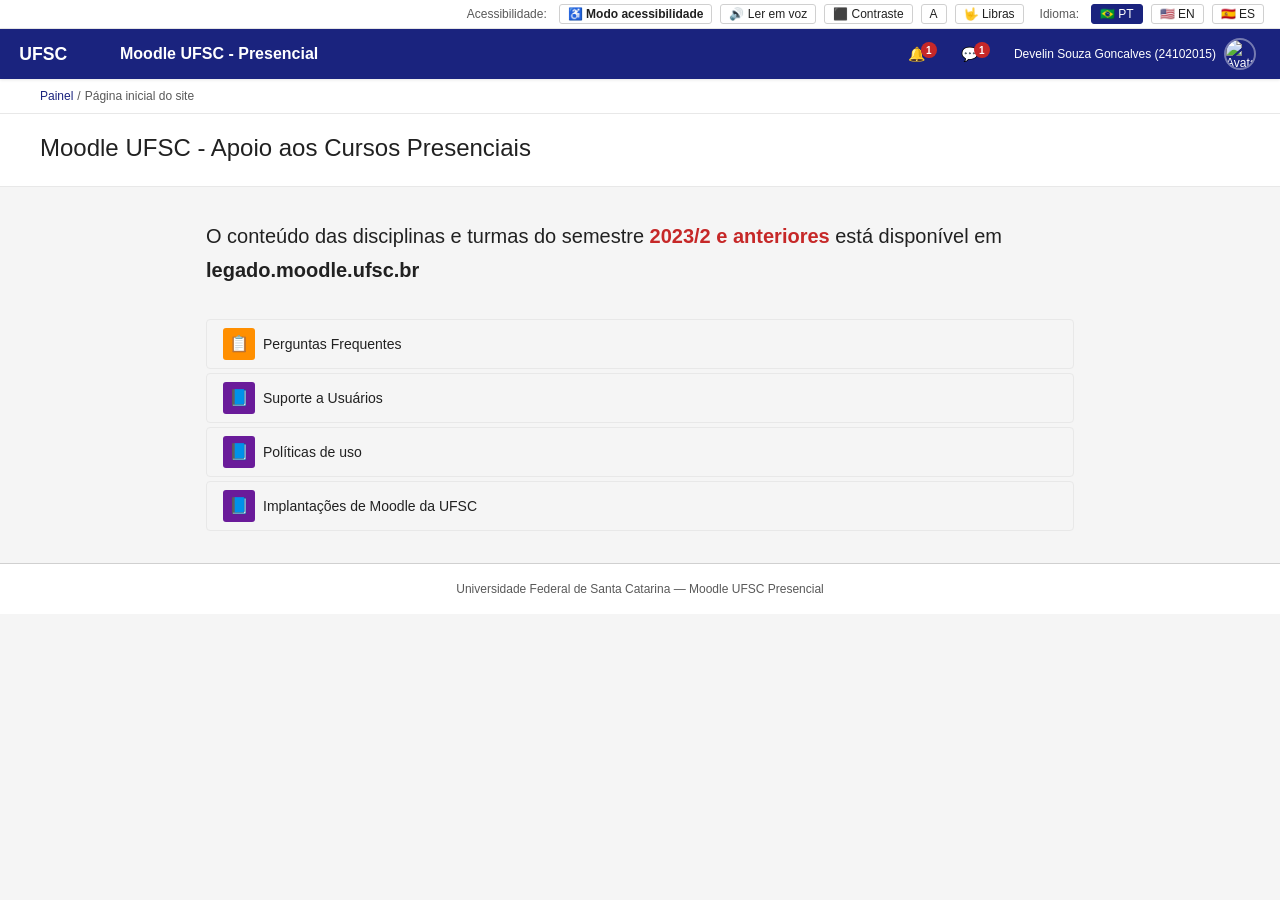
==== index.html @ 87f1b854 "Initial Commit" ====
<!DOCTYPE html>
<html lang="pt-BR" data-i18n-title="page.title.index">
<head>
  <meta charset="UTF-8">
  <meta name="viewport" content="width=device-width, initial-scale=1.0">
  <title>Moodle UFSC - Presencial</title>
  <link rel="stylesheet" href="css/base.css">
  <link rel="stylesheet" href="css/layout.css">
  <link rel="stylesheet" href="css/components.css">
</head>
<body>

  <a class="skip-link" href="#main-content" data-i18n="skip.link">Ir para o conteúdo principal</a>

  <!-- Barra de acessibilidade -->
  <div class="a11y-bar" role="toolbar" data-i18n-aria="a11y.toolbar" aria-label="Opções de acessibilidade">
    <span class="a11y-bar__label" data-i18n="a11y.label">Acessibilidade:</span>
    <button class="a11y-btn" id="btn-contrast" title="Alternar alto contraste">⬛ <span data-i18n="a11y.contrast">Contraste</span></button>
    <button class="a11y-btn" id="btn-font-size" title="Aumentar tamanho da fonte">A</button>
    <button class="a11y-btn" id="btn-libras" title="Ativar intérprete de Libras">🤟 <span data-i18n="a11y.libras">Libras</span></button>
    <span class="a11y-bar__label" style="margin-left:var(--space-sm);" data-i18n="a11y.language">Idioma:</span>
    <button class="a11y-btn lang-option" data-lang="pt-BR" aria-pressed="true"  title="Português (Brasil)">🇧🇷 PT</button>
    <button class="a11y-btn lang-option" data-lang="en-US" aria-pressed="false" title="English (US)">🇺🇸 EN</button>
    <button class="a11y-btn lang-option" data-lang="es"    aria-pressed="false" title="Español">🇪🇸 ES</button>
  </div>

  <!-- Topbar -->
  <header class="topbar" role="banner">
    <a class="topbar__logo-wrap" href="index.html" aria-label="Moodle UFSC">
      <svg class="topbar__logo-img" viewBox="0 0 120 40" fill="none" xmlns="http://www.w3.org/2000/svg" aria-hidden="true">
        <rect width="120" height="40" fill="none"/>
        <text x="4" y="28" font-family="Arial" font-size="22" font-weight="bold" fill="white">UFSC</text>
      </svg>
      <span class="topbar__site-name" data-i18n="site.name">Moodle UFSC - Presencial</span>
    </a>
    <div class="topbar__spacer"></div>
    <nav class="topbar__actions" data-i18n-aria="nav.user.actions" aria-label="Ações do usuário">
      <button class="topbar__icon-btn" id="btn-notifications" data-i18n-aria="nav.notifications" aria-label="Notificações (1 nova)">
        🔔<span class="topbar__badge" aria-hidden="true">1</span>
      </button>
      <button class="topbar__icon-btn" id="btn-messages" data-i18n-aria="nav.messages" aria-label="Mensagens (1 nova)">
        💬<span class="topbar__badge" aria-hidden="true">1</span>
      </button>
      <button class="topbar__user" id="btn-profile" data-i18n-aria="nav.profile" aria-label="Perfil de Develin Souza Goncalves">
        <span>Develin Souza Goncalves (24102015)</span>
        <img class="topbar__avatar" src="https://ui-avatars.com/api/?name=Develin+Souza&background=3949ab&color=fff&size=64" alt="Avatar de Develin">
      </button>
    </nav>
  </header>

  <!-- Breadcrumb -->
  <nav class="breadcrumb-bar" data-i18n-aria="nav.breadcrumb" aria-label="Localização na página">
    <ol class="breadcrumb">
      <li><a href="dashboard.html" data-i18n="nav.panel">Painel</a></li>
      <li class="breadcrumb__sep" aria-hidden="true">/</li>
      <li aria-current="page" data-i18n="nav.home">Página inicial do site</li>
    </ol>
  </nav>

  <!-- Cabeçalho da página -->
  <div class="page-header" role="region" aria-label="Título da página">
    <div class="page-header__inner">
      <h1 class="page-header__title" data-i18n="index.title">Moodle UFSC - Apoio aos Cursos Presenciais</h1>
    </div>
  </div>

  <!-- Conteúdo principal -->
  <main id="main-content" class="page-layout--full" style="max-width:900px;">

    <div style="font-size: var(--font-size-lg); line-height: 1.7; margin-bottom: var(--space-xl);">
      <p>
        <span data-i18n="index.legacy">O conteúdo das disciplinas e turmas do semestre</span>
        <strong style="color: var(--color-accent);" data-i18n="index.legacy.highlight">2023/2 e anteriores</strong>
        <span data-i18n="index.legacy.suffix">está disponível em</span>
        <strong>legado.moodle.ufsc.br</strong>
      </p>
    </div>

    <div role="region" aria-label="Links institucionais">
      <ul style="display:flex; flex-direction:column; gap: var(--space-xs);">
        <li>
          <span class="activity-item is-static" style="border:1px solid var(--color-border-light); border-radius: var(--radius-md);">
            <span class="activity-item__icon activity-item__icon--forum" aria-hidden="true">📋</span>
            <span class="activity-item__name" data-i18n="index.faq">Perguntas Frequentes</span>
          </span>
        </li>
        <li>
          <span class="activity-item is-static" style="border:1px solid var(--color-border-light); border-radius: var(--radius-md);">
            <span class="activity-item__icon activity-item__icon--page" aria-hidden="true">📘</span>
            <span class="activity-item__name" data-i18n="index.support">Suporte a Usuários</span>
          </span>
        </li>
        <li>
          <span class="activity-item is-static" style="border:1px solid var(--color-border-light); border-radius: var(--radius-md);">
            <span class="activity-item__icon activity-item__icon--page" aria-hidden="true">📘</span>
            <span class="activity-item__name" data-i18n="index.policies">Políticas de uso</span>
          </span>
        </li>
        <li>
          <span class="activity-item is-static" style="border:1px solid var(--color-border-light); border-radius: var(--radius-md);">
            <span class="activity-item__icon activity-item__icon--page" aria-hidden="true">📘</span>
            <span class="activity-item__name" data-i18n="index.deploy">Implantações de Moodle da UFSC</span>
          </span>
        </li>
      </ul>
    </div>

  </main>

  <footer class="site-footer" role="contentinfo">
    <p data-i18n="site.footer">Universidade Federal de Santa Catarina &mdash; Moodle UFSC Presencial</p>
  </footer>

  <div id="toast" class="toast" role="status" aria-live="polite"></div>

  <script src="js/i18n.js"></script>
  <script src="js/accessibility.js"></script>
  <script src="js/nav.js"></script>
</body>
</html>
---- css/base.css ----
/* =============================================
   BASE.CSS — Variáveis, reset e tipografia
   Estruturado para facilitar temas alternativos:
   alto contraste, dark mode, ajuste de fonte.
   ============================================= */

/* --- Tokens de design (tema padrão UFSC) --- */
:root {
  /* Cores institucionais */
  --color-primary:       #1a237e; /* azul escuro UFSC */
  --color-primary-hover: #283593;
  --color-primary-light: #e8eaf6;
  --color-accent:        #c62828; /* vermelho para destaques/alertas */
  --color-accent-light:  #ffebee;

  /* Superfícies */
  --color-bg:            #f5f5f5;
  --color-surface:       #ffffff;
  --color-surface-alt:   #f9f9f9;
  --color-border:        #d0d0d0;
  --color-border-light:  #e8e8e8;

  /* Texto */
  --color-text:          #212121;
  --color-text-secondary:#555555;
  --color-text-muted:    #595959;
  --color-text-on-primary: #ffffff;
  --color-link:          #1a237e;
  --color-link-hover:    #c62828;

  /* Sidebar */
  --color-sidebar-bg:    #ffffff;
  --color-sidebar-text:  #212121;
  --color-sidebar-hover: #e8eaf6;
  --color-sidebar-active:#1a237e;

  /* Navegação */
  --color-nav-bg:        #1a237e;
  --color-nav-text:      #ffffff;

  /* Tipografia */
  --font-family:         -apple-system, BlinkMacSystemFont, 'Segoe UI', Roboto, Arial, sans-serif;
  --font-size-base:      14px;
  --font-size-sm:        12px;
  --font-size-md:        16px;
  --font-size-lg:        20px;
  --font-size-xl:        24px;
  --font-size-xxl:       30px;
  --line-height:         1.5;

  /* Espaçamento */
  --space-xs:  4px;
  --space-sm:  8px;
  --space-md:  16px;
  --space-lg:  24px;
  --space-xl:  32px;
  --space-xxl: 48px;

  /* Bordas e sombras */
  --radius-sm: 3px;
  --radius-md: 4px;
  --radius-lg: 8px;
  --shadow-sm: 0 1px 3px rgba(0,0,0,0.1);
  --shadow-md: 0 2px 8px rgba(0,0,0,0.12);

  /* Transições */
  --transition: 0.15s ease;

  /* Largura máxima do conteúdo */
  --max-width: 1200px;

  /* Largura da sidebar */
  --sidebar-width: 240px;
}

/* --- Tema: Alto Contraste --- */
[data-theme="high-contrast"] {
  --color-primary:        #000000;
  --color-primary-hover:  #222222;
  --color-primary-light:  #ffff00;
  --color-accent:         #ff0000;
  --color-bg:             #ffffff;
  --color-surface:        #ffffff;
  --color-border:         #000000;
  --color-text:           #000000;
  --color-text-secondary: #000000;
  --color-text-muted:     #333333;
  --color-link:           #0000cc;
  --color-link-hover:     #cc0000;
  --color-nav-bg:         #000000;
  --color-nav-text:       #ffff00;
  --color-sidebar-bg:     #ffffff;
  --color-sidebar-hover:  #ffff00;
  --color-sidebar-active: #000000;
}

/* --- Tamanho de fonte: acessibilidade --- */
[data-font-size="large"] {
  --font-size-base: 18px;
  --font-size-sm:   15px;
  --font-size-md:   20px;
  --font-size-lg:   24px;
  --font-size-xl:   28px;
}

[data-font-size="xlarge"] {
  --font-size-base: 22px;
  --font-size-sm:   18px;
  --font-size-md:   24px;
  --font-size-lg:   30px;
  --font-size-xl:   36px;
}

/* --- Modo acessibilidade: alvos maiores e links mais evidentes --- */
[data-a11y-mode="on"] .btn {
  padding: var(--space-md) var(--space-lg);
  font-size: var(--font-size-md);
}
[data-a11y-mode="on"] .a11y-btn,
[data-a11y-mode="on"] .topbar__icon-btn,
[data-a11y-mode="on"] .topbar__user {
  padding: var(--space-sm) var(--space-md);
}
[data-a11y-mode="on"] .sidebar__nav-item,
[data-a11y-mode="on"] .sidebar__tree-toggle,
[data-a11y-mode="on"] .activity-item {
  padding: var(--space-md);
}
[data-a11y-mode="on"] a:not(.btn):not(.topbar__logo-wrap):not(.topbar__user) {
  text-decoration: underline;
}
[data-a11y-mode="on"] :focus-visible {
  outline-width: 4px;
}

/* --- Destaque do trecho lido em voz alta --- */
.a11y-reading {
  outline: 3px solid var(--color-primary) !important;
  outline-offset: 2px;
  background: var(--color-primary-light) !important;
  border-radius: var(--radius-sm);
}

/* --- Botão "Modo acessibilidade" em destaque --- */
.a11y-btn--mode {
  font-weight: 700;
}

/* --- Reset moderno --- */
*, *::before, *::after {
  box-sizing: border-box;
  margin: 0;
  padding: 0;
}

html {
  font-size: var(--font-size-base);
  scroll-behavior: smooth;
}

body {
  font-family: var(--font-family);
  font-size: var(--font-size-base);
  line-height: var(--line-height);
  color: var(--color-text);
  background-color: var(--color-bg);
  min-height: 100vh;
}

a {
  color: var(--color-link);
  text-decoration: none;
}

a:hover {
  color: var(--color-link-hover);
  text-decoration: underline;
}

/* Foco visível para navegação por teclado */
:focus-visible {
  outline: 3px solid var(--color-accent);
  outline-offset: 2px;
}

ul, ol {
  list-style: none;
}

img {
  max-width: 100%;
  display: block;
}

button {
  font-family: var(--font-family);
  cursor: pointer;
}

/* Skip link para acessibilidade */
.skip-link {
  position: absolute;
  top: -100%;
  left: var(--space-md);
  background: var(--color-accent);
  color: #fff;
  padding: var(--space-sm) var(--space-md);
  border-radius: var(--radius-md);
  font-weight: 600;
  z-index: 9999;
  transition: top var(--transition);
}

.skip-link:focus {
  top: var(--space-md);
}
---- css/layout.css ----
/* =============================================
   LAYOUT.CSS — Estrutura de página
   Topbar, sidebar, main content, footer
   ============================================= */

/* --- Topbar --- */
.topbar {
  position: sticky;
  top: 0;
  z-index: 100;
  background-color: var(--color-nav-bg);
  color: var(--color-nav-text);
  height: 50px;
  display: flex;
  align-items: center;
  padding: 0 var(--space-md);
  box-shadow: var(--shadow-sm);
}

.topbar__logo-wrap {
  display: flex;
  align-items: center;
  gap: var(--space-sm);
  text-decoration: none;
  color: var(--color-nav-text);
  flex-shrink: 0;
}

.topbar__logo-wrap:hover {
  text-decoration: none;
  color: var(--color-nav-text);
}

.topbar__logo-img {
  height: 32px;
  width: auto;
}

.topbar__site-name {
  font-size: var(--font-size-md);
  font-weight: 600;
  white-space: nowrap;
}

.topbar__spacer {
  flex: 1;
}

.topbar__actions {
  display: flex;
  align-items: center;
  gap: var(--space-md);
}

.topbar__icon-btn {
  background: none;
  border: none;
  color: var(--color-nav-text);
  display: flex;
  align-items: center;
  gap: var(--space-xs);
  font-size: var(--font-size-base);
  padding: var(--space-xs) var(--space-sm);
  border-radius: var(--radius-md);
  position: relative;
  transition: background var(--transition);
}

.topbar__icon-btn:hover {
  background: rgba(255,255,255,0.15);
}

.topbar__badge {
  position: absolute;
  top: 0;
  right: 0;
  background: var(--color-accent);
  color: #fff;
  font-size: 10px;
  width: 16px;
  height: 16px;
  border-radius: 50%;
  display: flex;
  align-items: center;
  justify-content: center;
  font-weight: 700;
}

.topbar__user {
  display: flex;
  align-items: center;
  gap: var(--space-sm);
  cursor: pointer;
  padding: var(--space-xs) var(--space-sm);
  border-radius: var(--radius-md);
  transition: background var(--transition);
  border: none;
  background: none;
  color: var(--color-nav-text);
  font-size: var(--font-size-sm);
}

.topbar__user:hover {
  background: rgba(255,255,255,0.15);
}

.topbar__avatar {
  width: 32px;
  height: 32px;
  border-radius: 50%;
  object-fit: cover;
  border: 2px solid rgba(255,255,255,0.4);
}

/* --- Breadcrumb --- */
.breadcrumb-bar {
  background: var(--color-surface);
  border-bottom: 1px solid var(--color-border-light);
  padding: var(--space-sm) var(--space-md);
  font-size: var(--font-size-sm);
  color: var(--color-text-muted);
}

.breadcrumb {
  display: flex;
  flex-wrap: wrap;
  gap: var(--space-xs);
  align-items: center;
  max-width: var(--max-width);
  margin: 0 auto;
}

.breadcrumb a {
  color: var(--color-link);
}

.breadcrumb__sep {
  color: var(--color-text-muted);
}

/* --- Layout principal com sidebar --- */
.page-layout {
  display: flex;
  max-width: var(--max-width);
  margin: 0 auto;
  min-height: calc(100vh - 50px);
}

/* Página sem sidebar (index) */
.page-layout--full {
  display: block;
  max-width: var(--max-width);
  margin: 0 auto;
  padding: var(--space-xl) var(--space-md);
}

/* --- Sidebar --- */
.sidebar {
  width: var(--sidebar-width);
  flex-shrink: 0;
  background: var(--color-sidebar-bg);
  border-right: 1px solid var(--color-border-light);
  padding: var(--space-md) 0;
  min-height: calc(100vh - 50px);
}

.sidebar__section-title {
  font-size: var(--font-size-sm);
  font-weight: 700;
  text-transform: uppercase;
  letter-spacing: 0.5px;
  color: var(--color-text-muted);
  padding: var(--space-sm) var(--space-md);
  margin-top: var(--space-sm);
}

.sidebar__nav {
  width: 100%;
}

.sidebar__nav-item {
  display: block;
  padding: var(--space-sm) var(--space-md);
  color: var(--color-sidebar-text);
  font-size: var(--font-size-sm);
  transition: background var(--transition);
  border-left: 3px solid transparent;
  text-decoration: none;
  line-height: 1.4;
}

.sidebar__nav-item:hover {
  background: var(--color-sidebar-hover);
  text-decoration: none;
  color: var(--color-sidebar-text);
}

.sidebar__nav-item--active {
  background: var(--color-primary-light);
  border-left-color: var(--color-primary);
  font-weight: 600;
  color: var(--color-primary);
}

.sidebar__nav-item--active:hover {
  color: var(--color-primary);
}

.sidebar__tree-toggle {
  background: none;
  border: none;
  width: 100%;
  text-align: left;
  padding: var(--space-sm) var(--space-md);
  color: var(--color-sidebar-text);
  font-size: var(--font-size-sm);
  cursor: pointer;
  display: flex;
  align-items: center;
  justify-content: space-between;
  transition: background var(--transition);
  font-family: var(--font-family);
}

.sidebar__tree-toggle:hover {
  background: var(--color-sidebar-hover);
}

.sidebar__tree-toggle .arrow {
  transition: transform var(--transition);
  font-size: 10px;
}

.sidebar__tree-toggle.open .arrow {
  transform: rotate(90deg);
}

.sidebar__subtree {
  display: none;
  padding-left: var(--space-md);
}

.sidebar__subtree.open {
  display: block;
}

.sidebar__subtree .sidebar__nav-item {
  font-size: var(--font-size-sm);
  padding: var(--space-xs) var(--space-md);
  color: var(--color-text-secondary);
}

/* --- Conteúdo principal --- */
.main-content {
  flex: 1;
  padding: var(--space-lg);
  background: var(--color-bg);
  min-width: 0; /* evita overflow */
}

/* --- Cabeçalho de página --- */
.page-header {
  background: var(--color-surface);
  border-bottom: 1px solid var(--color-border-light);
  padding: var(--space-md) var(--space-lg);
}

.page-header__inner {
  max-width: var(--max-width);
  margin: 0 auto;
}

.page-header__title {
  font-size: var(--font-size-xl);
  font-weight: 400;
  color: var(--color-text);
  margin-bottom: var(--space-xs);
}

/* --- Corpo da página (sidebar + conteúdo) --- */
.page-body {
  display: flex;
  max-width: var(--max-width);
  margin: 0 auto;
  min-height: calc(100vh - 90px);
}

.dashboard-main {
  flex: 1;
  display: flex;
  gap: 0;
  min-width: 0;
}

/* --- Botão de menu (visível só no mobile) --- */
.sidebar-toggle {
  display: none;
  align-items: center;
  gap: var(--space-sm);
  width: 100%;
  padding: var(--space-sm) var(--space-md);
  background: var(--color-surface);
  border: none;
  border-bottom: 1px solid var(--color-border-light);
  font-size: var(--font-size-base);
  font-weight: 600;
  color: var(--color-primary);
  font-family: var(--font-family);
}

/* --- Rodapé --- */
.site-footer {
  background: var(--color-surface);
  border-top: 1px solid var(--color-border);
  padding: var(--space-md);
  text-align: center;
  font-size: var(--font-size-sm);
  color: var(--color-text-muted);
  margin-top: auto;
}

/* =============================================
   RESPONSIVIDADE — tablets e celulares
   ============================================= */

/* Tablet: reduz a sidebar para liberar espaço de conteúdo */
@media (max-width: 992px) {
  :root { --sidebar-width: 200px; }
  .dashboard-main .aside-panel { width: 180px; }
}

/* Mobile: empilha o layout e usa sidebar colapsável */
@media (max-width: 768px) {
  .page-body { flex-direction: column; }
  .dashboard-main { flex-direction: column; }

  .sidebar-toggle { display: flex; }

  .sidebar {
    display: none;
    width: 100%;
    min-height: auto;
    border-right: none;
    border-bottom: 1px solid var(--color-border-light);
  }
  .sidebar.is-open { display: block; }

  .dashboard-main .aside-panel { width: 100%; }

  .main-content { padding: var(--space-md); }
  .page-header { padding: var(--space-md); }

  /* Topbar: esconde textos longos, mantém ícones e avatar */
  .topbar__site-name { display: none; }
  .topbar__user span { display: none; }

  /* Barra de acessibilidade: permite quebra de linha */
  .a11y-bar {
    flex-wrap: wrap;
    justify-content: center;
  }

  /* Conteúdo largo (tabelas) rola horizontalmente sem quebrar o layout */
  .card__body { overflow-x: auto; }

  /* Visualizador de slides com menos respiro no mobile */
  #slide-viewer { padding: var(--space-md) !important; }
  #slide-content { padding: var(--space-lg) !important; }
}
---- css/components.css ----
/* =============================================
   COMPONENTS.CSS — Componentes reutilizáveis
   Cards, botões, listas de atividade, etc.
   ============================================= */

/* --- Card genérico --- */
.card {
  background: var(--color-surface);
  border: 1px solid var(--color-border-light);
  border-radius: var(--radius-md);
  margin-bottom: var(--space-md);
  overflow: hidden;
}

.card__header {
  padding: var(--space-sm) var(--space-md);
  background: var(--color-surface-alt);
  border-bottom: 1px solid var(--color-border-light);
  font-weight: 600;
  font-size: var(--font-size-base);
  display: flex;
  align-items: center;
  gap: var(--space-sm);
}

.card__body {
  padding: var(--space-md);
}

/* --- Seção de conteúdo da disciplina --- */
.course-intro {
  background: var(--color-surface);
  border: 1px solid var(--color-border-light);
  border-radius: var(--radius-md);
  padding: var(--space-lg);
  margin-bottom: var(--space-md);
  font-size: var(--font-size-base);
  line-height: 1.7;
}

/* --- Lista de atividades/recursos --- */
.activity-list {
  background: var(--color-surface);
  border: 1px solid var(--color-border-light);
  border-radius: var(--radius-md);
  overflow: hidden;
  margin-bottom: var(--space-md);
}

.activity-list__section-header {
  background: var(--color-primary-light);
  border-bottom: 1px solid var(--color-border-light);
  padding: var(--space-sm) var(--space-md);
  font-weight: 600;
  color: var(--color-primary);
  font-size: var(--font-size-base);
}

.activity-item {
  display: flex;
  align-items: center;
  gap: var(--space-sm);
  padding: var(--space-sm) var(--space-md);
  border-bottom: 1px solid var(--color-border-light);
  transition: background var(--transition);
  text-decoration: none;
  color: var(--color-text);
}

.activity-item:last-child {
  border-bottom: none;
}

.activity-item:hover {
  background: var(--color-surface-alt);
  text-decoration: none;
  color: var(--color-text);
}

.activity-item__icon {
  width: 32px;
  height: 32px;
  border-radius: var(--radius-sm);
  display: flex;
  align-items: center;
  justify-content: center;
  flex-shrink: 0;
  font-size: 16px;
}

.activity-item__icon--forum   { background: #ff8f00; color: #fff; }
.activity-item__icon--assign  { background: #1565c0; color: #fff; }
.activity-item__icon--url     { background: #2e7d32; color: #fff; }
.activity-item__icon--page    { background: #6a1b9a; color: #fff; }
.activity-item__icon--file    { background: #4e342e; color: #fff; }
.activity-item__icon--quiz    { background: #c62828; color: #fff; }

.activity-item__name {
  flex: 1;
  font-size: var(--font-size-base);
  color: var(--color-link);
}

.activity-item__name:hover {
  text-decoration: underline;
}

.activity-item__meta {
  font-size: var(--font-size-sm);
  color: var(--color-text-muted);
}

/* --- Badge de status --- */
.badge {
  display: inline-flex;
  align-items: center;
  padding: 2px 8px;
  border-radius: 12px;
  font-size: var(--font-size-sm);
  font-weight: 600;
  white-space: nowrap;
}

.badge--pending  { background: #fff3e0; color: #e65100; }
.badge--done     { background: #e8f5e9; color: #2e7d32; }
.badge--late     { background: #ffebee; color: #c62828; }
.badge--new      { background: #e3f2fd; color: #1565c0; }

/* --- Botões --- */
.btn {
  display: inline-flex;
  align-items: center;
  gap: var(--space-xs);
  padding: var(--space-sm) var(--space-md);
  border-radius: var(--radius-md);
  font-size: var(--font-size-base);
  font-weight: 500;
  border: 1px solid transparent;
  cursor: pointer;
  text-decoration: none;
  transition: background var(--transition), border-color var(--transition), color var(--transition);
  line-height: 1.4;
}

.btn:hover {
  text-decoration: none;
}

.btn--primary {
  background: var(--color-primary);
  color: var(--color-text-on-primary);
  border-color: var(--color-primary);
}

.btn--primary:hover {
  background: var(--color-primary-hover);
  border-color: var(--color-primary-hover);
  color: var(--color-text-on-primary);
}

.btn--secondary {
  background: var(--color-surface);
  color: var(--color-primary);
  border-color: var(--color-primary);
}

.btn--secondary:hover {
  background: var(--color-primary-light);
}

.btn--danger {
  background: var(--color-accent);
  color: #fff;
  border-color: var(--color-accent);
}

.btn--danger:hover {
  background: #b71c1c;
}

.btn--sm {
  padding: var(--space-xs) var(--space-sm);
  font-size: var(--font-size-sm);
}

.btn--lg {
  padding: var(--space-md) var(--space-xl);
  font-size: var(--font-size-md);
}

/* --- Dashboard: lista de disciplinas por período --- */
.period-section {
  margin-bottom: var(--space-lg);
}

.period-section__title {
  font-size: var(--font-size-md);
  font-weight: 700;
  color: var(--color-primary);
  margin-bottom: var(--space-sm);
  padding-bottom: var(--space-xs);
  border-bottom: 2px solid var(--color-primary-light);
}

.course-list-item {
  display: flex;
  align-items: center;
  gap: var(--space-sm);
  padding: var(--space-sm) var(--space-sm);
  border-radius: var(--radius-sm);
  transition: background var(--transition);
}

.course-list-item:hover {
  background: var(--color-surface-alt);
}

.course-list-item__icon {
  color: var(--color-text-muted);
  font-size: 14px;
  flex-shrink: 0;
}

.course-list-item__link {
  font-size: var(--font-size-base);
  color: var(--color-link);
}

/* --- Formulário de envio de atividade --- */
.form-group {
  margin-bottom: var(--space-md);
}

.form-group label {
  display: block;
  font-weight: 600;
  margin-bottom: var(--space-xs);
  font-size: var(--font-size-base);
  color: var(--color-text);
}

.form-group input[type="text"],
.form-group input[type="email"],
.form-group textarea,
.form-group select {
  width: 100%;
  padding: var(--space-sm) var(--space-md);
  border: 1px solid var(--color-border);
  border-radius: var(--radius-md);
  font-size: var(--font-size-base);
  font-family: var(--font-family);
  color: var(--color-text);
  background: var(--color-surface);
  transition: border-color var(--transition);
}

.form-group input:focus,
.form-group textarea:focus,
.form-group select:focus {
  outline: none;
  border-color: var(--color-primary);
  box-shadow: 0 0 0 3px var(--color-primary-light);
}

.form-group textarea {
  min-height: 120px;
  resize: vertical;
}

.form-hint {
  font-size: var(--font-size-sm);
  color: var(--color-text-muted);
  margin-top: var(--space-xs);
}

/* --- Erros de validação inline --- */
.field-error {
  display: flex;
  align-items: center;
  gap: var(--space-xs);
  margin-top: var(--space-xs);
  font-size: var(--font-size-sm);
  font-weight: 600;
  color: var(--color-accent);
}

.form-group input[aria-invalid="true"],
.form-group textarea[aria-invalid="true"] {
  border-color: var(--color-accent);
}

.form-group input[aria-invalid="true"]:focus,
.form-group textarea[aria-invalid="true"]:focus {
  border-color: var(--color-accent);
  box-shadow: 0 0 0 3px var(--color-accent-light);
}

.file-drop.is-invalid {
  border-color: var(--color-accent);
}

/* --- Upload de arquivo --- */
.file-drop {
  border: 2px dashed var(--color-border);
  border-radius: var(--radius-md);
  padding: var(--space-xl);
  text-align: center;
  color: var(--color-text-muted);
  cursor: pointer;
  transition: border-color var(--transition), background var(--transition);
  background: var(--color-surface-alt);
}

.file-drop:hover,
.file-drop.dragover {
  border-color: var(--color-primary);
  background: var(--color-primary-light);
}

.file-drop__icon {
  font-size: 32px;
  margin-bottom: var(--space-sm);
}

.file-drop__text {
  font-size: var(--font-size-base);
}

.file-drop__hint {
  font-size: var(--font-size-sm);
  margin-top: var(--space-xs);
}

.file-list {
  margin-top: var(--space-sm);
  border: 1px solid var(--color-border-light);
  border-radius: var(--radius-md);
  overflow: hidden;
}

.file-list-item {
  display: flex;
  align-items: center;
  gap: var(--space-sm);
  padding: var(--space-sm) var(--space-md);
  border-bottom: 1px solid var(--color-border-light);
  font-size: var(--font-size-sm);
}

.file-list-item:last-child {
  border-bottom: none;
}

.file-list-item__remove {
  margin-left: auto;
  background: none;
  border: none;
  color: var(--color-accent);
  cursor: pointer;
  font-size: var(--font-size-sm);
}

/* --- Alertas --- */
.alert {
  padding: var(--space-sm) var(--space-md);
  border-radius: var(--radius-md);
  border-left: 4px solid;
  margin-bottom: var(--space-md);
  font-size: var(--font-size-base);
}

.alert--info {
  background: #e3f2fd;
  border-color: #1565c0;
  color: #0d47a1;
}

.alert--warning {
  background: #fff8e1;
  border-color: #f57f17;
  color: #e65100;
}

.alert--success {
  background: #e8f5e9;
  border-color: #2e7d32;
  color: #1b5e20;
}

/* --- Painel lateral direito (dúvidas/links) --- */
.aside-panel {
  width: 220px;
  flex-shrink: 0;
  padding: var(--space-md) var(--space-md);
}

.aside-panel__title {
  font-size: var(--font-size-sm);
  font-weight: 700;
  color: var(--color-accent);
  text-transform: uppercase;
  letter-spacing: 0.5px;
  margin-bottom: var(--space-sm);
}

.aside-panel__list li {
  margin-bottom: var(--space-xs);
}

.aside-panel__list a {
  font-size: var(--font-size-sm);
  color: var(--color-link);
}

/* --- Barra de acessibilidade (hook para futuras features) --- */
.a11y-bar {
  background: var(--color-surface);
  border-bottom: 1px solid var(--color-border-light);
  padding: var(--space-xs) var(--space-md);
  display: flex;
  align-items: center;
  gap: var(--space-sm);
  justify-content: flex-end;
  font-size: var(--font-size-sm);
}

.a11y-bar__label {
  color: var(--color-text-muted);
  margin-right: var(--space-xs);
}

.a11y-btn {
  background: var(--color-surface);
  border: 1px solid var(--color-border);
  border-radius: var(--radius-sm);
  padding: 2px var(--space-sm);
  font-size: var(--font-size-sm);
  cursor: pointer;
  color: var(--color-text);
  transition: background var(--transition);
}

.a11y-btn:hover {
  background: var(--color-primary-light);
  border-color: var(--color-primary);
}

.a11y-btn.active {
  background: var(--color-primary);
  color: var(--color-text-on-primary);
  border-color: var(--color-primary);
}

/* --- Dropdowns da topbar (notificações, mensagens, perfil) --- */
.topbar__menu {
  position: relative;
  display: inline-flex;
  align-items: center;
}

.topbar__dropdown {
  position: absolute;
  top: calc(100% + 6px);
  right: 0;
  min-width: 260px;
  background: var(--color-surface);
  color: var(--color-text);
  border: 1px solid var(--color-border);
  border-radius: var(--radius-md);
  box-shadow: var(--shadow-md);
  z-index: 250;
  display: none;
  overflow: hidden;
}

.topbar__dropdown.open {
  display: block;
}

.topbar__dropdown-header {
  padding: var(--space-sm) var(--space-md);
  background: var(--color-surface-alt);
  border-bottom: 1px solid var(--color-border-light);
  font-size: var(--font-size-sm);
  font-weight: 700;
  color: var(--color-text);
}

.topbar__dropdown-item {
  display: flex;
  flex-direction: column;
  gap: 2px;
  padding: var(--space-sm) var(--space-md);
  border-bottom: 1px solid var(--color-border-light);
  color: var(--color-text);
  text-decoration: none;
  transition: background var(--transition);
}

.topbar__dropdown-item:last-child {
  border-bottom: none;
}

.topbar__dropdown-item:hover {
  background: var(--color-primary-light);
  color: var(--color-text);
  text-decoration: none;
}

.topbar__dropdown-item__title {
  font-size: var(--font-size-sm);
  font-weight: 600;
}

.topbar__dropdown-item__meta {
  font-size: var(--font-size-sm);
  color: var(--color-text-muted);
}

/* --- Itens informativos (não clicáveis) --- */
.is-static {
  cursor: default;
}

.sidebar__nav-item.is-static:hover,
.activity-item.is-static:hover,
.course-list-item.is-static:hover {
  background: transparent;
}

.activity-item.is-static .activity-item__name,
.aside-panel__list .is-static {
  color: var(--color-text);
}

.activity-item.is-static .activity-item__name:hover {
  text-decoration: none;
}

/* --- Modal de confirmação --- */
.modal-overlay {
  display: none;
  position: fixed;
  inset: 0;
  background: rgba(0,0,0,0.45);
  z-index: 200;
  align-items: center;
  justify-content: center;
}

.modal-overlay.open {
  display: flex;
}

.modal {
  background: var(--color-surface);
  border-radius: var(--radius-lg);
  padding: var(--space-xl);
  max-width: 480px;
  width: 90%;
  box-shadow: var(--shadow-md);
}

.modal__title {
  font-size: var(--font-size-lg);
  font-weight: 600;
  margin-bottom: var(--space-md);
  color: var(--color-text);
}

.modal__body {
  color: var(--color-text-secondary);
  margin-bottom: var(--space-lg);
  line-height: 1.6;
}

.modal__actions {
  display: flex;
  gap: var(--space-sm);
  justify-content: flex-end;
}

/* --- Toast de notificação --- */
.toast {
  position: fixed;
  bottom: var(--space-lg);
  right: var(--space-lg);
  background: var(--color-text);
  color: #fff;
  padding: var(--space-sm) var(--space-lg);
  border-radius: var(--radius-md);
  box-shadow: var(--shadow-md);
  font-size: var(--font-size-base);
  z-index: 300;
  opacity: 0;
  transform: translateY(8px);
  transition: opacity 0.2s, transform 0.2s;
  pointer-events: none;
}

.toast.show {
  opacity: 1;
  transform: translateY(0);
}

.toast--success { background: #2e7d32; }
.toast--error   { background: var(--color-accent); }
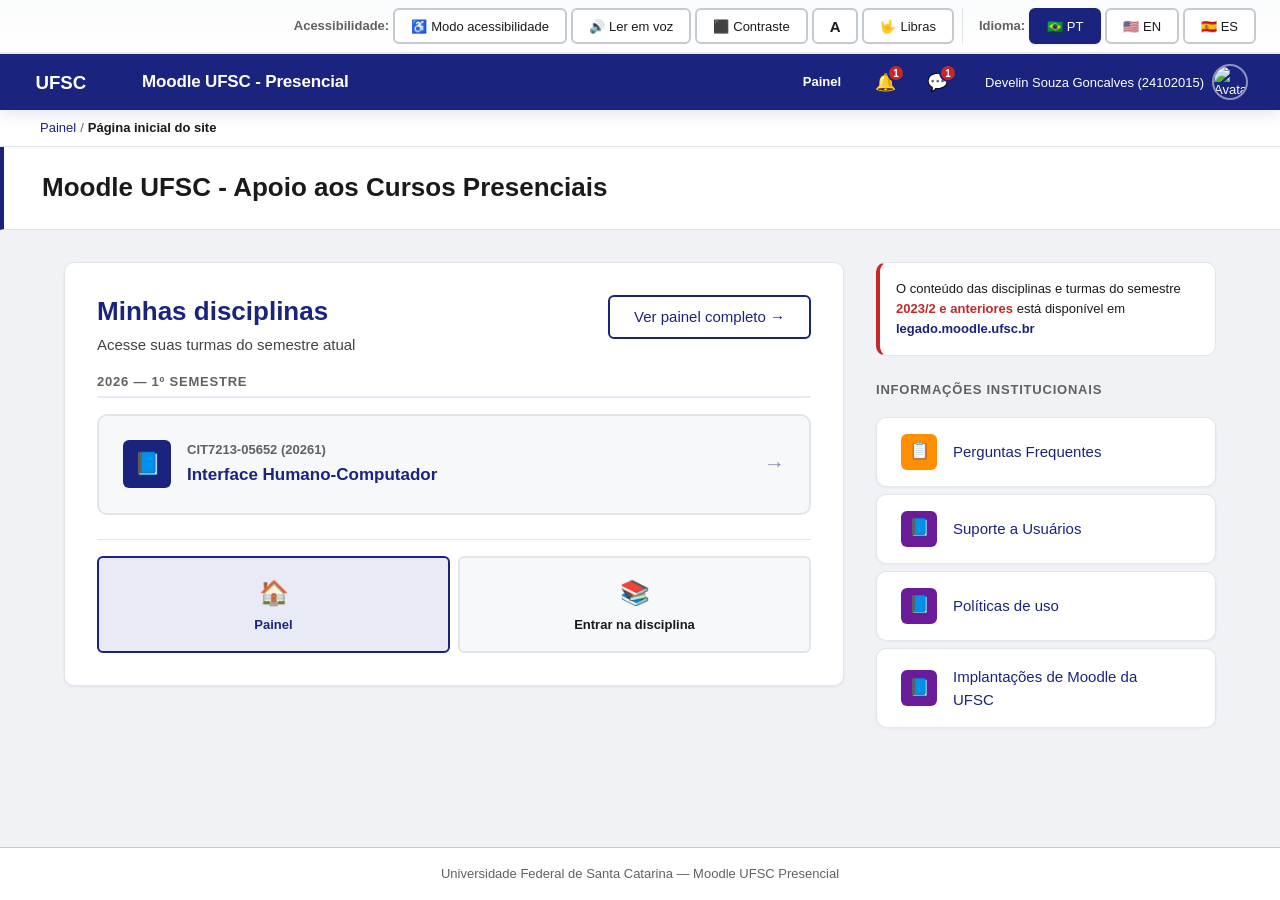
==== commit fcc78d3a: "proposta de interface" ====
--- a/index.html
+++ b/index.html
@@ -35,6 +35,7 @@
     </a>
     <div class="topbar__spacer"></div>
     <nav class="topbar__actions" data-i18n-aria="nav.user.actions" aria-label="Ações do usuário">
+      <a href="dashboard.html" class="topbar__nav-link" data-i18n="nav.panel">Painel</a>
       <button class="topbar__icon-btn" id="btn-notifications" data-i18n-aria="nav.notifications" aria-label="Notificações (1 nova)">
         🔔<span class="topbar__badge" aria-hidden="true">1</span>
       </button>
@@ -65,45 +66,92 @@
   </div>
 
   <!-- Conteúdo principal -->
-  <main id="main-content" class="page-layout--full" style="max-width:900px;">
+  <main id="main-content" class="page-layout--full index-page">
 
-    <div style="font-size: var(--font-size-lg); line-height: 1.7; margin-bottom: var(--space-xl);">
-      <p>
-        <span data-i18n="index.legacy">O conteúdo das disciplinas e turmas do semestre</span>
-        <strong style="color: var(--color-accent);" data-i18n="index.legacy.highlight">2023/2 e anteriores</strong>
-        <span data-i18n="index.legacy.suffix">está disponível em</span>
-        <strong>legado.moodle.ufsc.br</strong>
-      </p>
-    </div>
+    <!-- Acesso principal: disciplinas -->
+    <section class="index-primary" aria-labelledby="index-courses-heading">
+      <div class="index-primary__head">
+        <div>
+          <h2 id="index-courses-heading" class="index-primary__title" data-i18n="index.courses.title">Minhas disciplinas</h2>
+          <p class="index-primary__hint" data-i18n="index.courses.subtitle">Acesse suas turmas do semestre atual</p>
+        </div>
+        <a href="dashboard.html" class="btn btn--secondary" data-i18n="index.courses.panel">Ver painel completo →</a>
+      </div>
 
-    <div role="region" aria-label="Links institucionais">
-      <ul style="display:flex; flex-direction:column; gap: var(--space-xs);">
+      <p class="index-period-label" data-i18n="index.courses.period">2026 — 1º semestre</p>
+
+      <ul class="index-course-grid">
         <li>
-          <span class="activity-item is-static" style="border:1px solid var(--color-border-light); border-radius: var(--radius-md);">
-            <span class="activity-item__icon activity-item__icon--forum" aria-hidden="true">📋</span>
-            <span class="activity-item__name" data-i18n="index.faq">Perguntas Frequentes</span>
-          </span>
-        </li>
-        <li>
-          <span class="activity-item is-static" style="border:1px solid var(--color-border-light); border-radius: var(--radius-md);">
-            <span class="activity-item__icon activity-item__icon--page" aria-hidden="true">📘</span>
-            <span class="activity-item__name" data-i18n="index.support">Suporte a Usuários</span>
-          </span>
-        </li>
-        <li>
-          <span class="activity-item is-static" style="border:1px solid var(--color-border-light); border-radius: var(--radius-md);">
-            <span class="activity-item__icon activity-item__icon--page" aria-hidden="true">📘</span>
-            <span class="activity-item__name" data-i18n="index.policies">Políticas de uso</span>
-          </span>
-        </li>
-        <li>
-          <span class="activity-item is-static" style="border:1px solid var(--color-border-light); border-radius: var(--radius-md);">
-            <span class="activity-item__icon activity-item__icon--page" aria-hidden="true">📘</span>
-            <span class="activity-item__name" data-i18n="index.deploy">Implantações de Moodle da UFSC</span>
-          </span>
+          <a href="curso.html" class="course-card">
+            <span class="course-card__icon" aria-hidden="true">📘</span>
+            <span class="course-card__body">
+              <span class="course-card__code">CIT7213-05652 (20261)</span>
+              <span class="course-card__name" data-i18n="course.welcome.name">Interface Humano-Computador</span>
+            </span>
+            <span class="course-card__arrow" aria-hidden="true">→</span>
+          </a>
         </li>
       </ul>
-    </div>
+
+      <div class="index-quick-actions">
+        <a href="dashboard.html" class="quick-action-card quick-action-card--primary">
+          <span class="quick-action-card__icon" aria-hidden="true">🏠</span>
+          <span class="quick-action-card__label" data-i18n="nav.panel">Painel do aluno</span>
+        </a>
+        <a href="curso.html" class="quick-action-card">
+          <span class="quick-action-card__icon" aria-hidden="true">📚</span>
+          <span class="quick-action-card__label" data-i18n="index.courses.enter">Entrar na disciplina</span>
+        </a>
+      </div>
+    </section>
+
+    <!-- Informações complementares -->
+    <aside class="index-aside" aria-labelledby="index-info-heading">
+      <div class="index-intro" role="note">
+        <p>
+          <span data-i18n="index.legacy">O conteúdo das disciplinas e turmas do semestre</span>
+          <strong style="color: var(--color-accent);" data-i18n="index.legacy.highlight">2023/2 e anteriores</strong>
+          <span data-i18n="index.legacy.suffix">está disponível em</span>
+          <a href="https://legado.moodle.ufsc.br" target="_blank" rel="noopener noreferrer"><strong>legado.moodle.ufsc.br</strong></a>
+        </p>
+      </div>
+
+      <section class="index-info-block">
+        <h2 id="index-info-heading" class="index-info-block__title" data-i18n="index.info.title">Informações institucionais</h2>
+        <nav aria-label="Links institucionais">
+          <ul class="index-links">
+            <li>
+              <a href="#" class="activity-item demo-link" data-i18n-key="index.faq">
+                <span class="activity-item__icon activity-item__icon--forum" aria-hidden="true">📋</span>
+                <span class="activity-item__name" data-i18n="index.faq">Perguntas Frequentes</span>
+                <span class="activity-item__chevron" aria-hidden="true">→</span>
+              </a>
+            </li>
+            <li>
+              <a href="#" class="activity-item demo-link" data-i18n-key="index.support">
+                <span class="activity-item__icon activity-item__icon--page" aria-hidden="true">📘</span>
+                <span class="activity-item__name" data-i18n="index.support">Suporte a Usuários</span>
+                <span class="activity-item__chevron" aria-hidden="true">→</span>
+              </a>
+            </li>
+            <li>
+              <a href="#" class="activity-item demo-link" data-i18n-key="index.policies">
+                <span class="activity-item__icon activity-item__icon--page" aria-hidden="true">📘</span>
+                <span class="activity-item__name" data-i18n="index.policies">Políticas de uso</span>
+                <span class="activity-item__chevron" aria-hidden="true">→</span>
+              </a>
+            </li>
+            <li>
+              <a href="#" class="activity-item demo-link" data-i18n-key="index.deploy">
+                <span class="activity-item__icon activity-item__icon--page" aria-hidden="true">📘</span>
+                <span class="activity-item__name" data-i18n="index.deploy">Implantações de Moodle da UFSC</span>
+                <span class="activity-item__chevron" aria-hidden="true">→</span>
+              </a>
+            </li>
+          </ul>
+        </nav>
+      </section>
+    </aside>
 
   </main>
 
--- a/css/base.css
+++ b/css/base.css
@@ -4,26 +4,26 @@
    alto contraste, dark mode, ajuste de fonte.
    ============================================= */
 
-/* --- Tokens de design (tema padrão UFSC) --- */
+/* --- Tokens de design (tema padrão UFSC / Moodle) --- */
 :root {
   /* Cores institucionais */
-  --color-primary:       #1a237e; /* azul escuro UFSC */
+  --color-primary:       #1a237e;
   --color-primary-hover: #283593;
   --color-primary-light: #e8eaf6;
-  --color-accent:        #c62828; /* vermelho para destaques/alertas */
+  --color-accent:        #c62828;
   --color-accent-light:  #ffebee;
 
   /* Superfícies */
-  --color-bg:            #f5f5f5;
+  --color-bg:            #f0f2f5;
   --color-surface:       #ffffff;
-  --color-surface-alt:   #f9f9f9;
-  --color-border:        #d0d0d0;
-  --color-border-light:  #e8e8e8;
-
-  /* Texto */
-  --color-text:          #212121;
-  --color-text-secondary:#555555;
-  --color-text-muted:    #595959;
+  --color-surface-alt:   #f7f8fa;
+  --color-border:        #c5c9d0;
+  --color-border-light:  #e2e5ea;
+
+  /* Texto — contraste ≥ 4.5:1 sobre branco */
+  --color-text:          #1a1a1a;
+  --color-text-secondary:#424242;
+  --color-text-muted:    #616161;
   --color-text-on-primary: #ffffff;
   --color-link:          #1a237e;
   --color-link-hover:    #c62828;
@@ -31,24 +31,25 @@
   /* Sidebar */
   --color-sidebar-bg:    #ffffff;
   --color-sidebar-text:  #212121;
-  --color-sidebar-hover: #e8eaf6;
+  --color-sidebar-hover: #eef0fb;
   --color-sidebar-active:#1a237e;
 
   /* Navegação */
   --color-nav-bg:        #1a237e;
   --color-nav-text:      #ffffff;
 
-  /* Tipografia */
+  /* Tipografia — escala modular (1.25) */
   --font-family:         -apple-system, BlinkMacSystemFont, 'Segoe UI', Roboto, Arial, sans-serif;
-  --font-size-base:      14px;
-  --font-size-sm:        12px;
-  --font-size-md:        16px;
-  --font-size-lg:        20px;
-  --font-size-xl:        24px;
-  --font-size-xxl:       30px;
-  --line-height:         1.5;
-
-  /* Espaçamento */
+  --font-size-base:      15px;
+  --font-size-sm:        13px;
+  --font-size-md:        17px;
+  --font-size-lg:        21px;
+  --font-size-xl:        26px;
+  --font-size-xxl:       32px;
+  --line-height:         1.55;
+  --line-height-tight:   1.3;
+
+  /* Espaçamento — escala 8px */
   --space-xs:  4px;
   --space-sm:  8px;
   --space-md:  16px;
@@ -57,20 +58,25 @@
   --space-xxl: 48px;
 
   /* Bordas e sombras */
-  --radius-sm: 3px;
-  --radius-md: 4px;
-  --radius-lg: 8px;
-  --shadow-sm: 0 1px 3px rgba(0,0,0,0.1);
-  --shadow-md: 0 2px 8px rgba(0,0,0,0.12);
+  --radius-sm: 4px;
+  --radius-md: 6px;
+  --radius-lg: 10px;
+  --shadow-sm: 0 1px 3px rgba(26, 35, 126, 0.08);
+  --shadow-md: 0 4px 16px rgba(26, 35, 126, 0.12);
 
   /* Transições */
-  --transition: 0.15s ease;
-
-  /* Largura máxima do conteúdo */
+  --transition: 0.18s ease;
+
+  /* Ergonomia — alvos de toque (WCAG 2.5.5 / ISO 9241) */
+  --touch-target-min: 44px;
+  --focus-ring: 3px solid var(--color-accent);
+  --focus-offset: 2px;
+
+  /* Larguras */
   --max-width: 1200px;
-
-  /* Largura da sidebar */
-  --sidebar-width: 240px;
+  --sidebar-width: 260px;
+  --topbar-height: 56px;
+  --a11y-bar-height: auto;
 }
 
 /* --- Tema: Alto Contraste --- */
@@ -84,7 +90,7 @@
   --color-border:         #000000;
   --color-text:           #000000;
   --color-text-secondary: #000000;
-  --color-text-muted:     #333333;
+  --color-text-muted:     #222222;
   --color-link:           #0000cc;
   --color-link-hover:     #cc0000;
   --color-nav-bg:         #000000;
@@ -92,42 +98,48 @@
   --color-sidebar-bg:     #ffffff;
   --color-sidebar-hover:  #ffff00;
   --color-sidebar-active: #000000;
+  --shadow-sm: none;
+  --shadow-md: 0 0 0 3px #000;
 }
 
 /* --- Tamanho de fonte: acessibilidade --- */
 [data-font-size="large"] {
   --font-size-base: 18px;
   --font-size-sm:   15px;
-  --font-size-md:   20px;
-  --font-size-lg:   24px;
-  --font-size-xl:   28px;
+  --font-size-md:   21px;
+  --font-size-lg:   26px;
+  --font-size-xl:   32px;
 }
 
 [data-font-size="xlarge"] {
   --font-size-base: 22px;
   --font-size-sm:   18px;
-  --font-size-md:   24px;
-  --font-size-lg:   30px;
-  --font-size-xl:   36px;
+  --font-size-md:   26px;
+  --font-size-lg:   32px;
+  --font-size-xl:   40px;
 }
 
 /* --- Modo acessibilidade: alvos maiores e links mais evidentes --- */
 [data-a11y-mode="on"] .btn {
   padding: var(--space-md) var(--space-lg);
   font-size: var(--font-size-md);
+  min-height: var(--touch-target-min);
 }
 [data-a11y-mode="on"] .a11y-btn,
 [data-a11y-mode="on"] .topbar__icon-btn,
 [data-a11y-mode="on"] .topbar__user {
+  min-height: var(--touch-target-min);
   padding: var(--space-sm) var(--space-md);
 }
 [data-a11y-mode="on"] .sidebar__nav-item,
 [data-a11y-mode="on"] .sidebar__tree-toggle,
 [data-a11y-mode="on"] .activity-item {
   padding: var(--space-md);
+  min-height: var(--touch-target-min);
 }
 [data-a11y-mode="on"] a:not(.btn):not(.topbar__logo-wrap):not(.topbar__user) {
   text-decoration: underline;
+  text-underline-offset: 3px;
 }
 [data-a11y-mode="on"] :focus-visible {
   outline-width: 4px;
@@ -144,6 +156,7 @@
 /* --- Botão "Modo acessibilidade" em destaque --- */
 .a11y-btn--mode {
   font-weight: 700;
+  border-color: var(--color-primary);
 }
 
 /* --- Reset moderno --- */
@@ -156,6 +169,15 @@
 html {
   font-size: var(--font-size-base);
   scroll-behavior: smooth;
+}
+
+@media (prefers-reduced-motion: reduce) {
+  html { scroll-behavior: auto; }
+  *, *::before, *::after {
+    animation-duration: 0.01ms !important;
+    animation-iteration-count: 1 !important;
+    transition-duration: 0.01ms !important;
+  }
 }
 
 body {
@@ -165,6 +187,8 @@
   color: var(--color-text);
   background-color: var(--color-bg);
   min-height: 100vh;
+  display: flex;
+  flex-direction: column;
 }
 
 a {
@@ -175,12 +199,17 @@
 a:hover {
   color: var(--color-link-hover);
   text-decoration: underline;
-}
-
-/* Foco visível para navegação por teclado */
+  text-underline-offset: 2px;
+}
+
+/* Foco visível — WCAG 2.4.7 */
 :focus-visible {
-  outline: 3px solid var(--color-accent);
-  outline-offset: 2px;
+  outline: var(--focus-ring);
+  outline-offset: var(--focus-offset);
+}
+
+:focus:not(:focus-visible) {
+  outline: none;
 }
 
 ul, ol {
@@ -195,9 +224,10 @@
 button {
   font-family: var(--font-family);
   cursor: pointer;
-}
-
-/* Skip link para acessibilidade */
+  min-height: var(--touch-target-min);
+}
+
+/* Skip link — WCAG 2.4.1 */
 .skip-link {
   position: absolute;
   top: -100%;
@@ -209,8 +239,30 @@
   font-weight: 600;
   z-index: 9999;
   transition: top var(--transition);
+  min-height: var(--touch-target-min);
+  display: inline-flex;
+  align-items: center;
 }
 
 .skip-link:focus {
   top: var(--space-md);
 }
+
+/* Utilitários de texto */
+.text-lead {
+  font-size: var(--font-size-md);
+  line-height: var(--line-height);
+  color: var(--color-text-secondary);
+}
+
+.sr-only {
+  position: absolute;
+  width: 1px;
+  height: 1px;
+  padding: 0;
+  margin: -1px;
+  overflow: hidden;
+  clip: rect(0, 0, 0, 0);
+  white-space: nowrap;
+  border: 0;
+}
--- a/css/layout.css
+++ b/css/layout.css
@@ -3,18 +3,18 @@
    Topbar, sidebar, main content, footer
    ============================================= */
 
-/* --- Topbar --- */
+/* --- Topbar (barra de navegação principal — Moodle-like) --- */
 .topbar {
   position: sticky;
   top: 0;
   z-index: 100;
   background-color: var(--color-nav-bg);
   color: var(--color-nav-text);
-  height: 50px;
-  display: flex;
-  align-items: center;
-  padding: 0 var(--space-md);
-  box-shadow: var(--shadow-sm);
+  height: var(--topbar-height);
+  display: flex;
+  align-items: center;
+  padding: 0 var(--space-lg);
+  box-shadow: var(--shadow-md);
 }
 
 .topbar__logo-wrap {
@@ -24,15 +24,19 @@
   text-decoration: none;
   color: var(--color-nav-text);
   flex-shrink: 0;
+  padding: var(--space-xs) var(--space-sm);
+  border-radius: var(--radius-md);
+  min-height: var(--touch-target-min);
 }
 
 .topbar__logo-wrap:hover {
   text-decoration: none;
   color: var(--color-nav-text);
+  background: rgba(255, 255, 255, 0.1);
 }
 
 .topbar__logo-img {
-  height: 32px;
+  height: 34px;
   width: auto;
 }
 
@@ -40,6 +44,7 @@
   font-size: var(--font-size-md);
   font-weight: 600;
   white-space: nowrap;
+  letter-spacing: -0.01em;
 }
 
 .topbar__spacer {
@@ -49,7 +54,7 @@
 .topbar__actions {
   display: flex;
   align-items: center;
-  gap: var(--space-md);
+  gap: var(--space-sm);
 }
 
 .topbar__icon-btn {
@@ -58,32 +63,42 @@
   color: var(--color-nav-text);
   display: flex;
   align-items: center;
+  justify-content: center;
   gap: var(--space-xs);
-  font-size: var(--font-size-base);
-  padding: var(--space-xs) var(--space-sm);
+  font-size: var(--font-size-md);
+  padding: var(--space-sm);
   border-radius: var(--radius-md);
   position: relative;
   transition: background var(--transition);
+  min-width: var(--touch-target-min);
+  min-height: var(--touch-target-min);
 }
 
 .topbar__icon-btn:hover {
-  background: rgba(255,255,255,0.15);
+  background: rgba(255, 255, 255, 0.15);
+}
+
+.topbar__icon-btn[aria-expanded="true"] {
+  background: rgba(255, 255, 255, 0.2);
+  outline: 2px solid rgba(255, 255, 255, 0.5);
+  outline-offset: -2px;
 }
 
 .topbar__badge {
   position: absolute;
-  top: 0;
-  right: 0;
+  top: 4px;
+  right: 4px;
   background: var(--color-accent);
   color: #fff;
   font-size: 10px;
-  width: 16px;
-  height: 16px;
+  min-width: 18px;
+  height: 18px;
   border-radius: 50%;
   display: flex;
   align-items: center;
   justify-content: center;
   font-weight: 700;
+  border: 2px solid var(--color-nav-bg);
 }
 
 .topbar__user {
@@ -91,32 +106,56 @@
   align-items: center;
   gap: var(--space-sm);
   cursor: pointer;
-  padding: var(--space-xs) var(--space-sm);
-  border-radius: var(--radius-md);
+  padding: var(--space-xs) var(--space-sm) var(--space-xs) var(--space-md);
+  border-radius: var(--radius-lg);
   transition: background var(--transition);
   border: none;
   background: none;
   color: var(--color-nav-text);
   font-size: var(--font-size-sm);
+  min-height: var(--touch-target-min);
 }
 
 .topbar__user:hover {
-  background: rgba(255,255,255,0.15);
+  background: rgba(255, 255, 255, 0.15);
+}
+
+.topbar__user[aria-expanded="true"] {
+  background: rgba(255, 255, 255, 0.2);
 }
 
 .topbar__avatar {
-  width: 32px;
-  height: 32px;
+  width: 36px;
+  height: 36px;
   border-radius: 50%;
   object-fit: cover;
-  border: 2px solid rgba(255,255,255,0.4);
-}
-
-/* --- Breadcrumb --- */
+  border: 2px solid rgba(255, 255, 255, 0.5);
+}
+
+.topbar__nav-link {
+  color: var(--color-nav-text);
+  font-size: var(--font-size-sm);
+  font-weight: 600;
+  padding: var(--space-sm) var(--space-md);
+  border-radius: var(--radius-md);
+  text-decoration: none;
+  min-height: var(--touch-target-min);
+  display: inline-flex;
+  align-items: center;
+  white-space: nowrap;
+}
+
+.topbar__nav-link:hover {
+  background: rgba(255, 255, 255, 0.15);
+  color: var(--color-nav-text);
+  text-decoration: none;
+}
+
+/* --- Breadcrumb (visibilidade do status — Nielsen #1) --- */
 .breadcrumb-bar {
   background: var(--color-surface);
   border-bottom: 1px solid var(--color-border-light);
-  padding: var(--space-sm) var(--space-md);
+  padding: var(--space-sm) var(--space-lg);
   font-size: var(--font-size-sm);
   color: var(--color-text-muted);
 }
@@ -130,12 +169,29 @@
   margin: 0 auto;
 }
 
+.breadcrumb--full {
+  max-width: none;
+  padding: 0 var(--space-lg);
+}
+
 .breadcrumb a {
   color: var(--color-link);
+  padding: var(--space-xs) 0;
+  border-radius: var(--radius-sm);
+}
+
+.breadcrumb a:hover {
+  color: var(--color-link-hover);
+}
+
+.breadcrumb li[aria-current="page"] {
+  color: var(--color-text);
+  font-weight: 600;
 }
 
 .breadcrumb__sep {
   color: var(--color-text-muted);
+  user-select: none;
 }
 
 /* --- Layout principal com sidebar --- */
@@ -143,34 +199,65 @@
   display: flex;
   max-width: var(--max-width);
   margin: 0 auto;
-  min-height: calc(100vh - 50px);
-}
-
-/* Página sem sidebar (index) */
+  min-height: calc(100vh - var(--topbar-height));
+}
+
 .page-layout--full {
-  display: block;
+  display: grid;
+  grid-template-columns: 1fr 340px;
+  gap: var(--space-xl);
   max-width: var(--max-width);
   margin: 0 auto;
-  padding: var(--space-xl) var(--space-md);
-}
-
-/* --- Sidebar --- */
+  padding: var(--space-xl) var(--space-lg);
+  flex: 1;
+  width: 100%;
+  align-items: start;
+}
+
+.page-layout--full.index-page {
+  max-width: var(--max-width);
+}
+
+/* --- Corpo da página (sidebar + conteúdo) --- */
+.page-body {
+  display: flex;
+  flex: 1;
+  width: 100%;
+  margin: 0;
+  max-width: none;
+  background: var(--color-bg);
+}
+
+.page-body--full {
+  min-height: calc(100vh - var(--topbar-height) - 40px);
+}
+
+.page-body:not(.page-body--full) .sidebar {
+  border-right: 1px solid var(--color-border-light);
+}
+
+/* --- Sidebar (navegação persistente — Nielsen #4) --- */
 .sidebar {
   width: var(--sidebar-width);
   flex-shrink: 0;
   background: var(--color-sidebar-bg);
-  border-right: 1px solid var(--color-border-light);
+  border-right: none;
   padding: var(--space-md) 0;
-  min-height: calc(100vh - 50px);
+  min-height: calc(100vh - var(--topbar-height) - 40px);
+  position: sticky;
+  top: calc(var(--topbar-height) + 36px);
+  align-self: flex-start;
+  max-height: calc(100vh - var(--topbar-height) - 36px);
+  overflow-y: auto;
 }
 
 .sidebar__section-title {
   font-size: var(--font-size-sm);
   font-weight: 700;
   text-transform: uppercase;
-  letter-spacing: 0.5px;
+  letter-spacing: 0.06em;
   color: var(--color-text-muted);
-  padding: var(--space-sm) var(--space-md);
+  padding: var(--space-md) var(--space-md) var(--space-xs);
   margin-top: var(--space-sm);
 }
 
@@ -179,14 +266,17 @@
 }
 
 .sidebar__nav-item {
-  display: block;
+  display: flex;
+  align-items: center;
+  gap: var(--space-xs);
   padding: var(--space-sm) var(--space-md);
   color: var(--color-sidebar-text);
-  font-size: var(--font-size-sm);
-  transition: background var(--transition);
+  font-size: var(--font-size-base);
+  transition: background var(--transition), border-color var(--transition);
   border-left: 3px solid transparent;
   text-decoration: none;
-  line-height: 1.4;
+  line-height: var(--line-height-tight);
+  min-height: 40px;
 }
 
 .sidebar__nav-item:hover {
@@ -213,13 +303,15 @@
   text-align: left;
   padding: var(--space-sm) var(--space-md);
   color: var(--color-sidebar-text);
-  font-size: var(--font-size-sm);
+  font-size: var(--font-size-base);
   cursor: pointer;
   display: flex;
   align-items: center;
   justify-content: space-between;
   transition: background var(--transition);
   font-family: var(--font-family);
+  min-height: 40px;
+  font-weight: 600;
 }
 
 .sidebar__tree-toggle:hover {
@@ -229,6 +321,8 @@
 .sidebar__tree-toggle .arrow {
   transition: transform var(--transition);
   font-size: 10px;
+  color: var(--color-text-muted);
+  flex-shrink: 0;
 }
 
 .sidebar__tree-toggle.open .arrow {
@@ -237,7 +331,7 @@
 
 .sidebar__subtree {
   display: none;
-  padding-left: var(--space-md);
+  padding-left: var(--space-sm);
 }
 
 .sidebar__subtree.open {
@@ -246,23 +340,53 @@
 
 .sidebar__subtree .sidebar__nav-item {
   font-size: var(--font-size-sm);
-  padding: var(--space-xs) var(--space-md);
+  padding: var(--space-sm) var(--space-md);
   color: var(--color-text-secondary);
 }
 
 /* --- Conteúdo principal --- */
 .main-content {
   flex: 1;
-  padding: var(--space-lg);
+  padding: var(--space-lg) var(--space-xl);
   background: var(--color-bg);
-  min-width: 0; /* evita overflow */
+  min-width: 0;
+}
+
+.main-content--course {
+  padding: var(--space-lg) var(--space-xl) var(--space-xxl);
+  background: var(--color-surface);
+}
+
+/* --- Área principal do curso (ao lado da sidebar) --- */
+.course-main {
+  flex: 1;
+  min-width: 0;
+  display: flex;
+  flex-direction: column;
+  background: var(--color-surface);
+  border-left: 1px solid var(--color-border-light);
+}
+
+.course-header {
+  padding: var(--space-lg) var(--space-xl);
+  border-bottom: 1px solid var(--color-border-light);
+  background: var(--color-surface);
+  border-left: 4px solid var(--color-primary);
+}
+
+.course-header__title {
+  font-size: var(--font-size-xl);
+  font-weight: 600;
+  color: var(--color-text);
+  line-height: var(--line-height-tight);
 }
 
 /* --- Cabeçalho de página --- */
 .page-header {
   background: var(--color-surface);
   border-bottom: 1px solid var(--color-border-light);
-  padding: var(--space-md) var(--space-lg);
+  padding: var(--space-lg) var(--space-xl);
+  border-left: 4px solid var(--color-primary);
 }
 
 .page-header__inner {
@@ -272,24 +396,39 @@
 
 .page-header__title {
   font-size: var(--font-size-xl);
-  font-weight: 400;
+  font-weight: 600;
   color: var(--color-text);
-  margin-bottom: var(--space-xs);
-}
-
-/* --- Corpo da página (sidebar + conteúdo) --- */
-.page-body {
-  display: flex;
-  max-width: var(--max-width);
-  margin: 0 auto;
-  min-height: calc(100vh - 90px);
-}
-
+  line-height: var(--line-height-tight);
+}
+
+/* --- Corpo da página (sidebar + conteúdo) — legado removido, ver acima --- */
 .dashboard-main {
   flex: 1;
   display: flex;
   gap: 0;
   min-width: 0;
+  background: var(--color-surface);
+  border-left: 1px solid var(--color-border-light);
+}
+
+.dashboard-content {
+  flex: 1;
+  padding: var(--space-lg) var(--space-xl);
+}
+
+.dashboard-header {
+  display: flex;
+  align-items: center;
+  justify-content: space-between;
+  flex-wrap: wrap;
+  gap: var(--space-md);
+  margin-bottom: var(--space-lg);
+}
+
+.dashboard-header__title {
+  font-size: var(--font-size-xl);
+  font-weight: 400;
+  line-height: var(--line-height-tight);
 }
 
 /* --- Botão de menu (visível só no mobile) --- */
@@ -298,7 +437,7 @@
   align-items: center;
   gap: var(--space-sm);
   width: 100%;
-  padding: var(--space-sm) var(--space-md);
+  padding: var(--space-md) var(--space-lg);
   background: var(--color-surface);
   border: none;
   border-bottom: 1px solid var(--color-border-light);
@@ -306,32 +445,133 @@
   font-weight: 600;
   color: var(--color-primary);
   font-family: var(--font-family);
+  min-height: var(--touch-target-min);
+}
+
+.sidebar-toggle[aria-expanded="true"] {
+  background: var(--color-primary-light);
 }
 
 /* --- Rodapé --- */
 .site-footer {
   background: var(--color-surface);
   border-top: 1px solid var(--color-border);
-  padding: var(--space-md);
+  padding: var(--space-md) var(--space-lg);
   text-align: center;
   font-size: var(--font-size-sm);
   color: var(--color-text-muted);
   margin-top: auto;
 }
 
+/* --- Página inicial --- */
+.index-primary {
+  background: var(--color-surface);
+  border: 1px solid var(--color-border-light);
+  border-radius: var(--radius-lg);
+  padding: var(--space-xl);
+  box-shadow: var(--shadow-sm);
+}
+
+.index-primary__head {
+  display: flex;
+  align-items: flex-start;
+  justify-content: space-between;
+  gap: var(--space-md);
+  flex-wrap: wrap;
+  margin-bottom: var(--space-md);
+}
+
+.index-primary__title {
+  font-size: var(--font-size-xl);
+  font-weight: 700;
+  color: var(--color-primary);
+  line-height: var(--line-height-tight);
+  margin-bottom: var(--space-xs);
+}
+
+.index-primary__hint {
+  font-size: var(--font-size-base);
+  color: var(--color-text-secondary);
+}
+
+.index-period-label {
+  font-size: var(--font-size-sm);
+  font-weight: 700;
+  text-transform: uppercase;
+  letter-spacing: 0.06em;
+  color: var(--color-text-muted);
+  margin-bottom: var(--space-md);
+  padding-bottom: var(--space-xs);
+  border-bottom: 2px solid var(--color-primary-light);
+}
+
+.index-course-grid {
+  display: flex;
+  flex-direction: column;
+  gap: var(--space-sm);
+  margin-bottom: var(--space-lg);
+}
+
+.index-quick-actions {
+  display: grid;
+  grid-template-columns: 1fr 1fr;
+  gap: var(--space-sm);
+  padding-top: var(--space-md);
+  border-top: 1px solid var(--color-border-light);
+}
+
+.index-aside {
+  display: flex;
+  flex-direction: column;
+  gap: var(--space-lg);
+}
+
+.index-info-block__title {
+  font-size: var(--font-size-sm);
+  font-weight: 700;
+  text-transform: uppercase;
+  letter-spacing: 0.06em;
+  color: var(--color-text-muted);
+  margin-bottom: var(--space-md);
+}
+
+.index-intro {
+  font-size: var(--font-size-sm);
+  line-height: var(--line-height);
+  padding: var(--space-md);
+  background: var(--color-surface);
+  border: 1px solid var(--color-border-light);
+  border-radius: var(--radius-lg);
+  border-left: 4px solid var(--color-accent);
+}
+
+.index-links {
+  display: flex;
+  flex-direction: column;
+  gap: var(--space-sm);
+}
+
+.index-links .activity-item {
+  border: 1px solid var(--color-border-light);
+  border-radius: var(--radius-lg);
+  background: var(--color-surface);
+  box-shadow: var(--shadow-sm);
+}
+
 /* =============================================
-   RESPONSIVIDADE — tablets e celulares
+   RESPONSIVIDADE
    ============================================= */
 
-/* Tablet: reduz a sidebar para liberar espaço de conteúdo */
 @media (max-width: 992px) {
-  :root { --sidebar-width: 200px; }
-  .dashboard-main .aside-panel { width: 180px; }
-}
-
-/* Mobile: empilha o layout e usa sidebar colapsável */
+  :root { --sidebar-width: 220px; }
+  .dashboard-main .aside-panel { width: 200px; }
+  .main-content { padding: var(--space-lg); }
+  .page-layout--full { grid-template-columns: 1fr; }
+}
+
 @media (max-width: 768px) {
   .page-body { flex-direction: column; }
+  .page-body--full .course-main { border-left: none; }
   .dashboard-main { flex-direction: column; }
 
   .sidebar-toggle { display: flex; }
@@ -342,28 +582,40 @@
     min-height: auto;
     border-right: none;
     border-bottom: 1px solid var(--color-border-light);
+    position: static;
+    max-height: none;
   }
   .sidebar.is-open { display: block; }
 
   .dashboard-main .aside-panel { width: 100%; }
+  .dashboard-content { padding: var(--space-md); }
 
   .main-content { padding: var(--space-md); }
-  .page-header { padding: var(--space-md); }
-
-  /* Topbar: esconde textos longos, mantém ícones e avatar */
+  .page-header { padding: var(--space-md) var(--space-lg); }
+  .page-layout--full { padding: var(--space-lg) var(--space-md); grid-template-columns: 1fr; }
+
+  .index-quick-actions { grid-template-columns: 1fr; }
+
+  .course-subnav { overflow-x: auto; flex-wrap: nowrap; }
+  .course-header { padding: var(--space-md) var(--space-lg); }
+  .main-content--course { padding: var(--space-md); }
+
+  .topbar { padding: 0 var(--space-md); }
   .topbar__site-name { display: none; }
   .topbar__user span { display: none; }
 
-  /* Barra de acessibilidade: permite quebra de linha */
   .a11y-bar {
     flex-wrap: wrap;
     justify-content: center;
+    padding: var(--space-sm);
   }
 
-  /* Conteúdo largo (tabelas) rola horizontalmente sem quebrar o layout */
   .card__body { overflow-x: auto; }
-
-  /* Visualizador de slides com menos respiro no mobile */
-  #slide-viewer { padding: var(--space-md) !important; }
-  #slide-content { padding: var(--space-lg) !important; }
-}
+  .slide-viewer { padding: var(--space-md) !important; }
+  .slide-content { padding: var(--space-lg) !important; }
+
+  .dashboard-header {
+    flex-direction: column;
+    align-items: flex-start;
+  }
+}
--- a/css/components.css
+++ b/css/components.css
@@ -7,13 +7,14 @@
 .card {
   background: var(--color-surface);
   border: 1px solid var(--color-border-light);
-  border-radius: var(--radius-md);
-  margin-bottom: var(--space-md);
+  border-radius: var(--radius-lg);
+  margin-bottom: var(--space-lg);
   overflow: hidden;
+  box-shadow: var(--shadow-sm);
 }
 
 .card__header {
-  padding: var(--space-sm) var(--space-md);
+  padding: var(--space-md) var(--space-lg);
   background: var(--color-surface-alt);
   border-bottom: 1px solid var(--color-border-light);
   font-weight: 600;
@@ -21,36 +22,49 @@
   display: flex;
   align-items: center;
   gap: var(--space-sm);
+  color: var(--color-text);
 }
 
 .card__body {
-  padding: var(--space-md);
+  padding: var(--space-lg);
+}
+
+.card__body--flush {
+  padding: 0;
 }
 
 /* --- Seção de conteúdo da disciplina --- */
 .course-intro {
   background: var(--color-surface);
   border: 1px solid var(--color-border-light);
-  border-radius: var(--radius-md);
-  padding: var(--space-lg);
-  margin-bottom: var(--space-md);
-  font-size: var(--font-size-base);
-  line-height: 1.7;
+  border-radius: var(--radius-lg);
+  padding: var(--space-xl);
+  margin-bottom: var(--space-lg);
+  font-size: var(--font-size-base);
+  line-height: var(--line-height);
+  box-shadow: var(--shadow-sm);
+}
+
+.course-intro ul {
+  list-style: disc;
+  padding-left: var(--space-xl);
+  margin-top: var(--space-sm);
 }
 
 /* --- Lista de atividades/recursos --- */
 .activity-list {
   background: var(--color-surface);
   border: 1px solid var(--color-border-light);
-  border-radius: var(--radius-md);
+  border-radius: var(--radius-lg);
   overflow: hidden;
-  margin-bottom: var(--space-md);
+  margin-bottom: var(--space-lg);
+  box-shadow: var(--shadow-sm);
 }
 
 .activity-list__section-header {
   background: var(--color-primary-light);
   border-bottom: 1px solid var(--color-border-light);
-  padding: var(--space-sm) var(--space-md);
+  padding: var(--space-md) var(--space-lg);
   font-weight: 600;
   color: var(--color-primary);
   font-size: var(--font-size-base);
@@ -59,12 +73,14 @@
 .activity-item {
   display: flex;
   align-items: center;
-  gap: var(--space-sm);
-  padding: var(--space-sm) var(--space-md);
+  gap: var(--space-md);
+  padding: var(--space-md) var(--space-lg);
   border-bottom: 1px solid var(--color-border-light);
-  transition: background var(--transition);
-  text-decoration: none;
-  color: var(--color-text);
+  transition: background var(--transition), box-shadow var(--transition);
+  text-decoration: none;
+  color: var(--color-text);
+  min-height: 52px;
+  cursor: pointer;
 }
 
 .activity-item:last-child {
@@ -77,15 +93,21 @@
   color: var(--color-text);
 }
 
+.activity-item:focus-visible {
+  background: var(--color-primary-light);
+  z-index: 1;
+  position: relative;
+}
+
 .activity-item__icon {
-  width: 32px;
-  height: 32px;
-  border-radius: var(--radius-sm);
+  width: 36px;
+  height: 36px;
+  border-radius: var(--radius-md);
   display: flex;
   align-items: center;
   justify-content: center;
   flex-shrink: 0;
-  font-size: 16px;
+  font-size: 17px;
 }
 
 .activity-item__icon--forum   { background: #ff8f00; color: #fff; }
@@ -99,26 +121,44 @@
   flex: 1;
   font-size: var(--font-size-base);
   color: var(--color-link);
-}
-
-.activity-item__name:hover {
+  font-weight: 500;
+}
+
+a.activity-item:hover .activity-item__name {
   text-decoration: underline;
+  text-underline-offset: 2px;
 }
 
 .activity-item__meta {
   font-size: var(--font-size-sm);
   color: var(--color-text-muted);
+  flex-shrink: 0;
+}
+
+.activity-item__chevron {
+  color: var(--color-text-muted);
+  font-size: var(--font-size-sm);
+  flex-shrink: 0;
+  opacity: 0;
+  transition: opacity var(--transition), transform var(--transition);
+}
+
+a.activity-item:hover .activity-item__chevron,
+a.activity-item:focus-visible .activity-item__chevron {
+  opacity: 1;
+  transform: translateX(2px);
 }
 
 /* --- Badge de status --- */
 .badge {
   display: inline-flex;
   align-items: center;
-  padding: 2px 8px;
+  padding: 3px 10px;
   border-radius: 12px;
   font-size: var(--font-size-sm);
   font-weight: 600;
   white-space: nowrap;
+  flex-shrink: 0;
 }
 
 .badge--pending  { background: #fff3e0; color: #e65100; }
@@ -130,32 +170,34 @@
 .btn {
   display: inline-flex;
   align-items: center;
+  justify-content: center;
   gap: var(--space-xs);
-  padding: var(--space-sm) var(--space-md);
+  padding: var(--space-sm) var(--space-lg);
   border-radius: var(--radius-md);
   font-size: var(--font-size-base);
   font-weight: 500;
-  border: 1px solid transparent;
+  border: 2px solid transparent;
   cursor: pointer;
   text-decoration: none;
-  transition: background var(--transition), border-color var(--transition), color var(--transition);
+  transition: background var(--transition), border-color var(--transition), color var(--transition), box-shadow var(--transition);
   line-height: 1.4;
-}
-
-.btn:hover {
-  text-decoration: none;
-}
+  min-height: var(--touch-target-min);
+  white-space: nowrap;
+}
+
+.btn:hover { text-decoration: none; }
+.btn:disabled { opacity: 0.5; cursor: not-allowed; }
 
 .btn--primary {
   background: var(--color-primary);
   color: var(--color-text-on-primary);
   border-color: var(--color-primary);
 }
-
-.btn--primary:hover {
+.btn--primary:hover:not(:disabled) {
   background: var(--color-primary-hover);
   border-color: var(--color-primary-hover);
   color: var(--color-text-on-primary);
+  box-shadow: var(--shadow-sm);
 }
 
 .btn--secondary {
@@ -163,35 +205,27 @@
   color: var(--color-primary);
   border-color: var(--color-primary);
 }
-
-.btn--secondary:hover {
-  background: var(--color-primary-light);
-}
+.btn--secondary:hover:not(:disabled) { background: var(--color-primary-light); }
 
 .btn--danger {
   background: var(--color-accent);
   color: #fff;
   border-color: var(--color-accent);
 }
-
-.btn--danger:hover {
-  background: #b71c1c;
-}
+.btn--danger:hover:not(:disabled) { background: #b71c1c; }
 
 .btn--sm {
-  padding: var(--space-xs) var(--space-sm);
-  font-size: var(--font-size-sm);
-}
-
+  padding: var(--space-xs) var(--space-md);
+  font-size: var(--font-size-sm);
+  min-height: 36px;
+}
 .btn--lg {
   padding: var(--space-md) var(--space-xl);
   font-size: var(--font-size-md);
 }
 
-/* --- Dashboard: lista de disciplinas por período --- */
-.period-section {
-  margin-bottom: var(--space-lg);
-}
+/* --- Dashboard --- */
+.period-section { margin-bottom: var(--space-lg); }
 
 .period-section__title {
   font-size: var(--font-size-md);
@@ -205,36 +239,48 @@
 .course-list-item {
   display: flex;
   align-items: center;
-  gap: var(--space-sm);
-  padding: var(--space-sm) var(--space-sm);
-  border-radius: var(--radius-sm);
-  transition: background var(--transition);
-}
-
+  gap: var(--space-md);
+  padding: var(--space-md);
+  border-radius: var(--radius-md);
+  transition: background var(--transition), box-shadow var(--transition);
+  text-decoration: none;
+  min-height: 52px;
+  border: 1px solid transparent;
+}
 .course-list-item:hover {
   background: var(--color-surface-alt);
+  border-color: var(--color-border-light);
+  text-decoration: none;
+  box-shadow: var(--shadow-sm);
 }
 
 .course-list-item__icon {
-  color: var(--color-text-muted);
-  font-size: 14px;
+  color: var(--color-primary);
+  font-size: 18px;
   flex-shrink: 0;
+  width: 36px;
+  height: 36px;
+  display: flex;
+  align-items: center;
+  justify-content: center;
+  background: var(--color-primary-light);
+  border-radius: var(--radius-md);
 }
 
 .course-list-item__link {
   font-size: var(--font-size-base);
   color: var(--color-link);
-}
-
-/* --- Formulário de envio de atividade --- */
-.form-group {
-  margin-bottom: var(--space-md);
-}
+  font-weight: 500;
+}
+.course-list-item:hover .course-list-item__link { text-decoration: underline; }
+
+/* --- Formulário --- */
+.form-group { margin-bottom: var(--space-lg); }
 
 .form-group label {
   display: block;
   font-weight: 600;
-  margin-bottom: var(--space-xs);
+  margin-bottom: var(--space-sm);
   font-size: var(--font-size-base);
   color: var(--color-text);
 }
@@ -244,14 +290,15 @@
 .form-group textarea,
 .form-group select {
   width: 100%;
-  padding: var(--space-sm) var(--space-md);
-  border: 1px solid var(--color-border);
+  padding: var(--space-md);
+  border: 2px solid var(--color-border);
   border-radius: var(--radius-md);
   font-size: var(--font-size-base);
   font-family: var(--font-family);
   color: var(--color-text);
   background: var(--color-surface);
-  transition: border-color var(--transition);
+  transition: border-color var(--transition), box-shadow var(--transition);
+  min-height: var(--touch-target-min);
 }
 
 .form-group input:focus,
@@ -262,10 +309,7 @@
   box-shadow: 0 0 0 3px var(--color-primary-light);
 }
 
-.form-group textarea {
-  min-height: 120px;
-  resize: vertical;
-}
+.form-group textarea { min-height: 120px; resize: vertical; }
 
 .form-hint {
   font-size: var(--font-size-sm);
@@ -273,21 +317,45 @@
   margin-top: var(--space-xs);
 }
 
-/* --- Erros de validação inline --- */
+.form-actions {
+  display: flex;
+  gap: var(--space-sm);
+  justify-content: flex-end;
+  margin-top: var(--space-lg);
+  flex-wrap: wrap;
+}
+
+.data-table {
+  width: 100%;
+  border-collapse: collapse;
+  font-size: var(--font-size-base);
+}
+.data-table th, .data-table td {
+  padding: var(--space-md) var(--space-md) var(--space-md) 0;
+  border-bottom: 1px solid var(--color-border-light);
+  text-align: left;
+  vertical-align: top;
+}
+.data-table th {
+  color: var(--color-text-secondary);
+  font-weight: 600;
+  width: 160px;
+}
+.data-table tr:last-child th,
+.data-table tr:last-child td { border-bottom: none; }
+
 .field-error {
   display: flex;
   align-items: center;
   gap: var(--space-xs);
-  margin-top: var(--space-xs);
+  margin-top: var(--space-sm);
   font-size: var(--font-size-sm);
   font-weight: 600;
   color: var(--color-accent);
 }
 
 .form-group input[aria-invalid="true"],
-.form-group textarea[aria-invalid="true"] {
-  border-color: var(--color-accent);
-}
+.form-group textarea[aria-invalid="true"] { border-color: var(--color-accent); }
 
 .form-group input[aria-invalid="true"]:focus,
 .form-group textarea[aria-invalid="true"]:focus {
@@ -295,41 +363,31 @@
   box-shadow: 0 0 0 3px var(--color-accent-light);
 }
 
-.file-drop.is-invalid {
-  border-color: var(--color-accent);
-}
-
-/* --- Upload de arquivo --- */
+.file-drop.is-invalid { border-color: var(--color-accent); }
+
 .file-drop {
   border: 2px dashed var(--color-border);
-  border-radius: var(--radius-md);
+  border-radius: var(--radius-lg);
   padding: var(--space-xl);
   text-align: center;
   color: var(--color-text-muted);
   cursor: pointer;
   transition: border-color var(--transition), background var(--transition);
   background: var(--color-surface-alt);
-}
-
-.file-drop:hover,
-.file-drop.dragover {
+  min-height: 120px;
+  display: flex;
+  flex-direction: column;
+  align-items: center;
+  justify-content: center;
+}
+.file-drop:hover, .file-drop.dragover {
   border-color: var(--color-primary);
   background: var(--color-primary-light);
 }
 
-.file-drop__icon {
-  font-size: 32px;
-  margin-bottom: var(--space-sm);
-}
-
-.file-drop__text {
-  font-size: var(--font-size-base);
-}
-
-.file-drop__hint {
-  font-size: var(--font-size-sm);
-  margin-top: var(--space-xs);
-}
+.file-drop__icon { font-size: 36px; margin-bottom: var(--space-sm); }
+.file-drop__text { font-size: var(--font-size-base); font-weight: 500; color: var(--color-text); }
+.file-drop__hint { font-size: var(--font-size-sm); margin-top: var(--space-xs); }
 
 .file-list {
   margin-top: var(--space-sm);
@@ -342,14 +400,12 @@
   display: flex;
   align-items: center;
   gap: var(--space-sm);
-  padding: var(--space-sm) var(--space-md);
+  padding: var(--space-md);
   border-bottom: 1px solid var(--color-border-light);
   font-size: var(--font-size-sm);
-}
-
-.file-list-item:last-child {
-  border-bottom: none;
-}
+  min-height: var(--touch-target-min);
+}
+.file-list-item:last-child { border-bottom: none; }
 
 .file-list-item__remove {
   margin-left: auto;
@@ -357,41 +413,34 @@
   border: none;
   color: var(--color-accent);
   cursor: pointer;
-  font-size: var(--font-size-sm);
-}
-
-/* --- Alertas --- */
+  font-size: var(--font-size-base);
+  min-width: var(--touch-target-min);
+  min-height: var(--touch-target-min);
+  border-radius: var(--radius-sm);
+  display: flex;
+  align-items: center;
+  justify-content: center;
+}
+.file-list-item__remove:hover { background: var(--color-accent-light); }
+
 .alert {
-  padding: var(--space-sm) var(--space-md);
+  padding: var(--space-md) var(--space-lg);
   border-radius: var(--radius-md);
   border-left: 4px solid;
   margin-bottom: var(--space-md);
   font-size: var(--font-size-base);
-}
-
-.alert--info {
-  background: #e3f2fd;
-  border-color: #1565c0;
-  color: #0d47a1;
-}
-
-.alert--warning {
-  background: #fff8e1;
-  border-color: #f57f17;
-  color: #e65100;
-}
-
-.alert--success {
-  background: #e8f5e9;
-  border-color: #2e7d32;
-  color: #1b5e20;
-}
-
-/* --- Painel lateral direito (dúvidas/links) --- */
+  line-height: var(--line-height);
+}
+.alert--info    { background: #e3f2fd; border-color: #1565c0; color: #0d47a1; }
+.alert--warning { background: #fff8e1; border-color: #f57f17; color: #e65100; }
+.alert--success { background: #e8f5e9; border-color: #2e7d32; color: #1b5e20; }
+
 .aside-panel {
-  width: 220px;
+  width: 240px;
   flex-shrink: 0;
-  padding: var(--space-md) var(--space-md);
+  padding: var(--space-lg) var(--space-md);
+  background: var(--color-surface);
+  border-left: 1px solid var(--color-border-light);
 }
 
 .aside-panel__title {
@@ -399,196 +448,213 @@
   font-weight: 700;
   color: var(--color-accent);
   text-transform: uppercase;
-  letter-spacing: 0.5px;
-  margin-bottom: var(--space-sm);
-}
-
-.aside-panel__list li {
-  margin-bottom: var(--space-xs);
-}
-
-.aside-panel__list a {
+  letter-spacing: 0.06em;
+  margin-bottom: var(--space-md);
+  padding-bottom: var(--space-xs);
+  border-bottom: 2px solid var(--color-accent-light);
+}
+
+.aside-panel__list li { margin-bottom: var(--space-xs); }
+
+.aside-panel__list a,
+.aside-panel__list button.aside-link {
+  display: block;
+  width: 100%;
+  text-align: left;
   font-size: var(--font-size-sm);
   color: var(--color-link);
-}
-
-/* --- Barra de acessibilidade (hook para futuras features) --- */
+  padding: var(--space-sm) var(--space-md);
+  border-radius: var(--radius-md);
+  border: none;
+  background: none;
+  font-family: var(--font-family);
+  cursor: pointer;
+  min-height: 36px;
+  transition: background var(--transition);
+}
+.aside-panel__list a:hover,
+.aside-panel__list button.aside-link:hover {
+  background: var(--color-primary-light);
+  text-decoration: none;
+}
+
+/* --- Barra de acessibilidade --- */
 .a11y-bar {
-  background: var(--color-surface);
-  border-bottom: 1px solid var(--color-border-light);
-  padding: var(--space-xs) var(--space-md);
-  display: flex;
-  align-items: center;
+  background: linear-gradient(to bottom, #fafbfc, var(--color-surface));
+  border-bottom: 2px solid var(--color-primary-light);
+  padding: var(--space-sm) var(--space-lg);
+  display: flex;
+  align-items: center;
+  flex-wrap: wrap;
   gap: var(--space-sm);
   justify-content: flex-end;
   font-size: var(--font-size-sm);
+  position: relative;
+  z-index: 110;
+}
+
+.a11y-bar__group {
+  display: flex;
+  align-items: center;
+  gap: var(--space-xs);
+  flex-wrap: wrap;
+}
+
+.a11y-bar__group + .a11y-bar__group {
+  padding-left: var(--space-md);
+  border-left: 1px solid var(--color-border-light);
 }
 
 .a11y-bar__label {
   color: var(--color-text-muted);
-  margin-right: var(--space-xs);
+  font-weight: 600;
+  font-size: var(--font-size-sm);
+  white-space: nowrap;
 }
 
 .a11y-btn {
   background: var(--color-surface);
-  border: 1px solid var(--color-border);
-  border-radius: var(--radius-sm);
-  padding: 2px var(--space-sm);
+  border: 2px solid var(--color-border);
+  border-radius: var(--radius-md);
+  padding: var(--space-xs) var(--space-md);
   font-size: var(--font-size-sm);
   cursor: pointer;
   color: var(--color-text);
-  transition: background var(--transition);
-}
-
+  transition: background var(--transition), border-color var(--transition), color var(--transition), box-shadow var(--transition);
+  min-height: 36px;
+  display: inline-flex;
+  align-items: center;
+  gap: var(--space-xs);
+  font-weight: 500;
+}
 .a11y-btn:hover {
   background: var(--color-primary-light);
   border-color: var(--color-primary);
-}
-
-.a11y-btn.active {
+  color: var(--color-primary);
+}
+.a11y-btn.active,
+.a11y-btn[aria-pressed="true"] {
   background: var(--color-primary);
   color: var(--color-text-on-primary);
   border-color: var(--color-primary);
-}
-
-/* --- Dropdowns da topbar (notificações, mensagens, perfil) --- */
-.topbar__menu {
-  position: relative;
-  display: inline-flex;
-  align-items: center;
-}
+  box-shadow: var(--shadow-sm);
+}
+.a11y-btn--mode.active,
+.a11y-btn--mode[aria-pressed="true"] {
+  background: var(--color-accent);
+  border-color: var(--color-accent);
+  color: #fff;
+}
+.a11y-btn#btn-font-size {
+  font-weight: 700;
+  min-width: 44px;
+  justify-content: center;
+  font-size: var(--font-size-base);
+}
+
+.topbar__menu { position: relative; display: inline-flex; align-items: center; }
 
 .topbar__dropdown {
   position: absolute;
-  top: calc(100% + 6px);
+  top: calc(100% + 8px);
   right: 0;
-  min-width: 260px;
+  min-width: 280px;
   background: var(--color-surface);
   color: var(--color-text);
   border: 1px solid var(--color-border);
-  border-radius: var(--radius-md);
+  border-radius: var(--radius-lg);
   box-shadow: var(--shadow-md);
   z-index: 250;
   display: none;
   overflow: hidden;
 }
-
-.topbar__dropdown.open {
-  display: block;
+.topbar__dropdown.open { display: block; animation: dropdown-in 0.15s ease; }
+
+@keyframes dropdown-in {
+  from { opacity: 0; transform: translateY(-4px); }
+  to   { opacity: 1; transform: translateY(0); }
+}
+
+@media (prefers-reduced-motion: reduce) {
+  .topbar__dropdown.open { animation: none; }
 }
 
 .topbar__dropdown-header {
-  padding: var(--space-sm) var(--space-md);
-  background: var(--color-surface-alt);
+  padding: var(--space-md) var(--space-lg);
+  background: var(--color-primary-light);
   border-bottom: 1px solid var(--color-border-light);
   font-size: var(--font-size-sm);
   font-weight: 700;
-  color: var(--color-text);
+  color: var(--color-primary);
 }
 
 .topbar__dropdown-item {
   display: flex;
   flex-direction: column;
   gap: 2px;
-  padding: var(--space-sm) var(--space-md);
+  padding: var(--space-md) var(--space-lg);
   border-bottom: 1px solid var(--color-border-light);
   color: var(--color-text);
   text-decoration: none;
   transition: background var(--transition);
-}
-
-.topbar__dropdown-item:last-child {
-  border-bottom: none;
-}
-
+  min-height: var(--touch-target-min);
+  justify-content: center;
+}
+.topbar__dropdown-item:last-child { border-bottom: none; }
 .topbar__dropdown-item:hover {
   background: var(--color-primary-light);
   color: var(--color-text);
   text-decoration: none;
 }
 
-.topbar__dropdown-item__title {
-  font-size: var(--font-size-sm);
-  font-weight: 600;
-}
-
-.topbar__dropdown-item__meta {
-  font-size: var(--font-size-sm);
-  color: var(--color-text-muted);
-}
-
-/* --- Itens informativos (não clicáveis) --- */
-.is-static {
-  cursor: default;
-}
-
+.topbar__dropdown-item__title { font-size: var(--font-size-base); font-weight: 600; }
+.topbar__dropdown-item__meta  { font-size: var(--font-size-sm); color: var(--color-text-muted); }
+
+.is-static { cursor: default; }
 .sidebar__nav-item.is-static:hover,
 .activity-item.is-static:hover,
-.course-list-item.is-static:hover {
-  background: transparent;
-}
-
+.course-list-item.is-static:hover { background: transparent; }
 .activity-item.is-static .activity-item__name,
-.aside-panel__list .is-static {
-  color: var(--color-text);
-}
-
-.activity-item.is-static .activity-item__name:hover {
-  text-decoration: none;
-}
-
-/* --- Modal de confirmação --- */
+.aside-panel__list .is-static { color: var(--color-text-muted); }
+.activity-item.is-static .activity-item__name:hover { text-decoration: none; }
+
 .modal-overlay {
   display: none;
   position: fixed;
   inset: 0;
-  background: rgba(0,0,0,0.45);
+  background: rgba(0, 0, 0, 0.5);
   z-index: 200;
   align-items: center;
   justify-content: center;
-}
-
-.modal-overlay.open {
-  display: flex;
-}
+  padding: var(--space-md);
+}
+.modal-overlay.open { display: flex; }
 
 .modal {
   background: var(--color-surface);
   border-radius: var(--radius-lg);
   padding: var(--space-xl);
   max-width: 480px;
-  width: 90%;
+  width: 100%;
   box-shadow: var(--shadow-md);
-}
-
-.modal__title {
-  font-size: var(--font-size-lg);
-  font-weight: 600;
-  margin-bottom: var(--space-md);
-  color: var(--color-text);
-}
-
-.modal__body {
-  color: var(--color-text-secondary);
-  margin-bottom: var(--space-lg);
-  line-height: 1.6;
-}
-
-.modal__actions {
-  display: flex;
-  gap: var(--space-sm);
-  justify-content: flex-end;
-}
-
-/* --- Toast de notificação --- */
+  border: 1px solid var(--color-border-light);
+}
+
+.modal__title { font-size: var(--font-size-lg); font-weight: 600; margin-bottom: var(--space-md); color: var(--color-text); }
+.modal__body  { color: var(--color-text-secondary); margin-bottom: var(--space-lg); line-height: var(--line-height); }
+.modal__actions { display: flex; gap: var(--space-sm); justify-content: flex-end; flex-wrap: wrap; }
+
 .toast {
   position: fixed;
   bottom: var(--space-lg);
   right: var(--space-lg);
+  left: var(--space-lg);
+  max-width: 420px;
+  margin-left: auto;
   background: var(--color-text);
   color: #fff;
-  padding: var(--space-sm) var(--space-lg);
-  border-radius: var(--radius-md);
+  padding: var(--space-md) var(--space-lg);
+  border-radius: var(--radius-lg);
   box-shadow: var(--shadow-md);
   font-size: var(--font-size-base);
   z-index: 300;
@@ -596,12 +662,443 @@
   transform: translateY(8px);
   transition: opacity 0.2s, transform 0.2s;
   pointer-events: none;
-}
-
-.toast.show {
-  opacity: 1;
-  transform: translateY(0);
-}
-
+  line-height: var(--line-height);
+}
+.toast.show { opacity: 1; transform: translateY(0); }
 .toast--success { background: #2e7d32; }
 .toast--error   { background: var(--color-accent); }
+.toast--info    { background: var(--color-primary); }
+
+.slide-viewer {
+  background: #2b2b2b;
+  padding: var(--space-xl);
+  min-height: 420px;
+  display: flex;
+  flex-direction: column;
+  align-items: center;
+  justify-content: center;
+}
+
+.slide-content {
+  background: #fff;
+  width: 100%;
+  max-width: 680px;
+  min-height: 360px;
+  border-radius: var(--radius-lg);
+  box-shadow: var(--shadow-md);
+  padding: var(--space-xxl);
+  display: flex;
+  flex-direction: column;
+  justify-content: center;
+  position: relative;
+}
+
+.slide-counter {
+  position: absolute;
+  bottom: var(--space-md);
+  right: var(--space-lg);
+  font-size: var(--font-size-sm);
+  color: var(--color-text-muted);
+  background: var(--color-surface-alt);
+  padding: var(--space-xs) var(--space-sm);
+  border-radius: var(--radius-sm);
+}
+
+.slide-controls {
+  display: flex;
+  gap: var(--space-md);
+  margin-top: var(--space-lg);
+  align-items: center;
+  flex-wrap: wrap;
+  justify-content: center;
+}
+
+.slide-dots { display: flex; gap: var(--space-sm); align-items: center; }
+
+.slide-dot {
+  width: 12px;
+  height: 12px;
+  border-radius: 50%;
+  background: rgba(255, 255, 255, 0.35);
+  border: 2px solid transparent;
+  cursor: pointer;
+  padding: 0;
+  transition: background var(--transition), transform var(--transition);
+  min-width: 12px;
+  min-height: 12px;
+}
+.slide-dot:hover { background: rgba(255, 255, 255, 0.7); transform: scale(1.15); }
+.slide-dot.active,
+.slide-dot[aria-current="true"] {
+  background: #fff;
+  border-color: rgba(255, 255, 255, 0.5);
+  transform: scale(1.2);
+}
+.slide-dot:focus-visible { outline-color: #fff; }
+
+.slide-header {
+  background: var(--color-primary);
+  color: #fff;
+  padding: var(--space-md) var(--space-lg);
+  border-radius: var(--radius-md);
+  margin-bottom: var(--space-lg);
+}
+.slide-header p { font-size: var(--font-size-sm); opacity: 0.85; }
+.slide-header h2 {
+  font-size: var(--font-size-xl);
+  font-weight: 700;
+  margin-top: var(--space-xs);
+  line-height: var(--line-height-tight);
+}
+
+.slide-body { color: var(--color-text-secondary); line-height: var(--line-height); }
+.slide-body ul, .slide-body ol {
+  list-style: disc;
+  padding-left: var(--space-xl);
+  color: var(--color-text);
+  line-height: 2;
+}
+.slide-body ol { list-style: decimal; }
+.slide-body h2 {
+  font-size: var(--font-size-xl);
+  color: var(--color-primary);
+  margin-bottom: var(--space-md);
+  line-height: var(--line-height-tight);
+}
+
+.content-nav {
+  display: flex;
+  justify-content: space-between;
+  gap: var(--space-md);
+  margin-top: var(--space-lg);
+  flex-wrap: wrap;
+}
+
+.submission-success { text-align: center; padding: var(--space-xxl); }
+.submission-success__icon  { font-size: 48px; margin-bottom: var(--space-md); }
+.submission-success__title { font-size: var(--font-size-xl); margin-bottom: var(--space-sm); }
+.submission-success__body  { color: var(--color-text-secondary); margin-bottom: var(--space-lg); line-height: var(--line-height); }
+.submission-success__actions { display: flex; gap: var(--space-sm); justify-content: center; flex-wrap: wrap; }
+
+.numbered-list {
+  list-style: decimal;
+  padding-left: var(--space-xl);
+  margin-top: var(--space-sm);
+  line-height: var(--line-height);
+}
+.numbered-list li { margin-bottom: var(--space-sm); }
+
+/* --- Cards de disciplina (página inicial) --- */
+.course-card {
+  display: flex;
+  align-items: center;
+  gap: var(--space-md);
+  padding: var(--space-lg);
+  background: var(--color-surface-alt);
+  border: 2px solid var(--color-border-light);
+  border-radius: var(--radius-lg);
+  text-decoration: none;
+  color: var(--color-text);
+  transition: border-color var(--transition), box-shadow var(--transition), background var(--transition);
+  min-height: 72px;
+}
+
+.course-card:hover {
+  border-color: var(--color-primary);
+  background: var(--color-primary-light);
+  box-shadow: var(--shadow-md);
+  text-decoration: none;
+  color: var(--color-text);
+}
+
+.course-card__icon {
+  width: 48px;
+  height: 48px;
+  display: flex;
+  align-items: center;
+  justify-content: center;
+  background: var(--color-primary);
+  color: #fff;
+  border-radius: var(--radius-md);
+  font-size: 22px;
+  flex-shrink: 0;
+}
+
+.course-card__body {
+  flex: 1;
+  display: flex;
+  flex-direction: column;
+  gap: 2px;
+  min-width: 0;
+}
+
+.course-card__code {
+  font-size: var(--font-size-sm);
+  color: var(--color-text-muted);
+  font-weight: 600;
+}
+
+.course-card__name {
+  font-size: var(--font-size-md);
+  font-weight: 600;
+  color: var(--color-link);
+}
+
+.course-card:hover .course-card__name {
+  text-decoration: underline;
+}
+
+.course-card__arrow {
+  color: var(--color-primary);
+  font-size: var(--font-size-lg);
+  flex-shrink: 0;
+  opacity: 0.5;
+  transition: opacity var(--transition), transform var(--transition);
+}
+
+.course-card:hover .course-card__arrow {
+  opacity: 1;
+  transform: translateX(4px);
+}
+
+/* --- Ações rápidas (página inicial) --- */
+.quick-action-card {
+  display: flex;
+  flex-direction: column;
+  align-items: center;
+  justify-content: center;
+  gap: var(--space-xs);
+  padding: var(--space-md);
+  background: var(--color-surface-alt);
+  border: 2px solid var(--color-border-light);
+  border-radius: var(--radius-md);
+  text-decoration: none;
+  color: var(--color-text);
+  font-size: var(--font-size-sm);
+  font-weight: 600;
+  text-align: center;
+  min-height: 80px;
+  transition: background var(--transition), border-color var(--transition);
+}
+
+.quick-action-card:hover {
+  background: var(--color-primary-light);
+  border-color: var(--color-primary);
+  text-decoration: none;
+  color: var(--color-primary);
+}
+
+.quick-action-card--primary {
+  background: var(--color-primary-light);
+  border-color: var(--color-primary);
+  color: var(--color-primary);
+}
+
+.quick-action-card--primary:hover {
+  background: var(--color-primary);
+  color: #fff;
+}
+
+.quick-action-card__icon {
+  font-size: 24px;
+}
+
+/* --- Sub-navegação do curso --- */
+.course-subnav {
+  display: flex;
+  gap: 0;
+  background: var(--color-surface-alt);
+  border-bottom: 2px solid var(--color-border-light);
+  padding: 0 var(--space-lg);
+  position: sticky;
+  top: var(--topbar-height);
+  z-index: 50;
+  overflow-x: auto;
+}
+
+.course-subnav__link {
+  display: inline-flex;
+  align-items: center;
+  gap: var(--space-xs);
+  padding: var(--space-md) var(--space-lg);
+  font-size: var(--font-size-base);
+  font-weight: 600;
+  color: var(--color-text-secondary);
+  text-decoration: none;
+  border-bottom: 3px solid transparent;
+  margin-bottom: -2px;
+  white-space: nowrap;
+  min-height: var(--touch-target-min);
+  transition: color var(--transition), border-color var(--transition), background var(--transition);
+}
+
+.course-subnav__link:hover {
+  color: var(--color-primary);
+  background: rgba(26, 35, 126, 0.05);
+  text-decoration: none;
+}
+
+.course-subnav__link.is-active {
+  color: var(--color-primary);
+  border-bottom-color: var(--color-primary);
+  background: var(--color-surface);
+}
+
+/* --- Seções do curso --- */
+.course-section {
+  margin-bottom: var(--space-xxl);
+  scroll-margin-top: calc(var(--topbar-height) + 56px);
+}
+
+.course-section__title {
+  display: flex;
+  align-items: center;
+  gap: var(--space-sm);
+  font-size: var(--font-size-lg);
+  font-weight: 700;
+  color: var(--color-primary);
+  margin-bottom: var(--space-lg);
+  padding-bottom: var(--space-sm);
+  border-bottom: 2px solid var(--color-primary-light);
+}
+
+.course-section__badge {
+  font-size: var(--font-size-sm);
+  font-weight: 600;
+  color: var(--color-text-muted);
+  background: var(--color-surface-alt);
+  padding: 2px 10px;
+  border-radius: 12px;
+  border: 1px solid var(--color-border-light);
+}
+
+/* --- Tópicos (aulas) dentro do curso --- */
+.course-topics {
+  display: flex;
+  flex-direction: column;
+  gap: var(--space-lg);
+}
+
+.course-topic {
+  background: var(--color-surface-alt);
+  border: 1px solid var(--color-border-light);
+  border-radius: var(--radius-lg);
+  overflow: hidden;
+}
+
+.course-topic__title {
+  font-size: var(--font-size-base);
+  font-weight: 700;
+  color: var(--color-text);
+  padding: var(--space-md) var(--space-lg);
+  background: var(--color-surface);
+  border-bottom: 1px solid var(--color-border-light);
+  margin: 0;
+}
+
+.course-topic__list {
+  list-style: none;
+  margin: 0;
+  padding: 0;
+}
+
+.course-topic__list .activity-item {
+  border-bottom: 1px solid var(--color-border-light);
+  border-radius: 0;
+  background: transparent;
+}
+
+.course-topic__list .activity-item:last-child {
+  border-bottom: none;
+}
+
+.course-topic__list--standalone {
+  border: 1px solid var(--color-border-light);
+  border-radius: var(--radius-lg);
+  overflow: hidden;
+  background: var(--color-surface-alt);
+}
+
+.course-topic__list--standalone .activity-item {
+  border-bottom: 1px solid var(--color-border-light);
+}
+
+/* --- Mensagem do professor (colapsável) --- */
+.course-welcome {
+  border: 1px solid var(--color-border-light);
+  border-radius: var(--radius-lg);
+  margin-bottom: var(--space-lg);
+  background: var(--color-surface-alt);
+  overflow: hidden;
+}
+
+.course-welcome__summary {
+  padding: var(--space-md) var(--space-lg);
+  font-weight: 700;
+  font-size: var(--font-size-base);
+  color: var(--color-primary);
+  cursor: pointer;
+  list-style: none;
+  display: flex;
+  align-items: center;
+  gap: var(--space-sm);
+  min-height: var(--touch-target-min);
+  background: var(--color-primary-light);
+}
+
+.course-welcome__summary::-webkit-details-marker { display: none; }
+
+.course-welcome__summary::before {
+  content: '▶';
+  font-size: 10px;
+  transition: transform var(--transition);
+}
+
+.course-welcome[open] .course-welcome__summary::before {
+  transform: rotate(90deg);
+}
+
+.course-welcome__body {
+  padding: var(--space-lg);
+  line-height: var(--line-height);
+  font-size: var(--font-size-base);
+}
+
+.course-welcome__body ul {
+  list-style: disc;
+  padding-left: var(--space-xl);
+  margin: var(--space-sm) 0;
+}
+
+.course-welcome__body p + p {
+  margin-top: var(--space-sm);
+}
+
+/* --- Avisos compactos --- */
+.course-notices {
+  border: 1px solid var(--color-border-light);
+  border-radius: var(--radius-lg);
+  overflow: hidden;
+  margin-bottom: var(--space-lg);
+}
+
+.course-notices__title {
+  font-size: var(--font-size-base);
+  font-weight: 700;
+  padding: var(--space-md) var(--space-lg);
+  background: #fff8e1;
+  border-bottom: 1px solid var(--color-border-light);
+  color: var(--color-text);
+  margin: 0;
+}
+
+.course-notices__item {
+  border-radius: 0;
+}
+
+.badge--soon {
+  background: var(--color-surface-alt);
+  color: var(--color-text-muted);
+  border: 1px solid var(--color-border);
+}
+
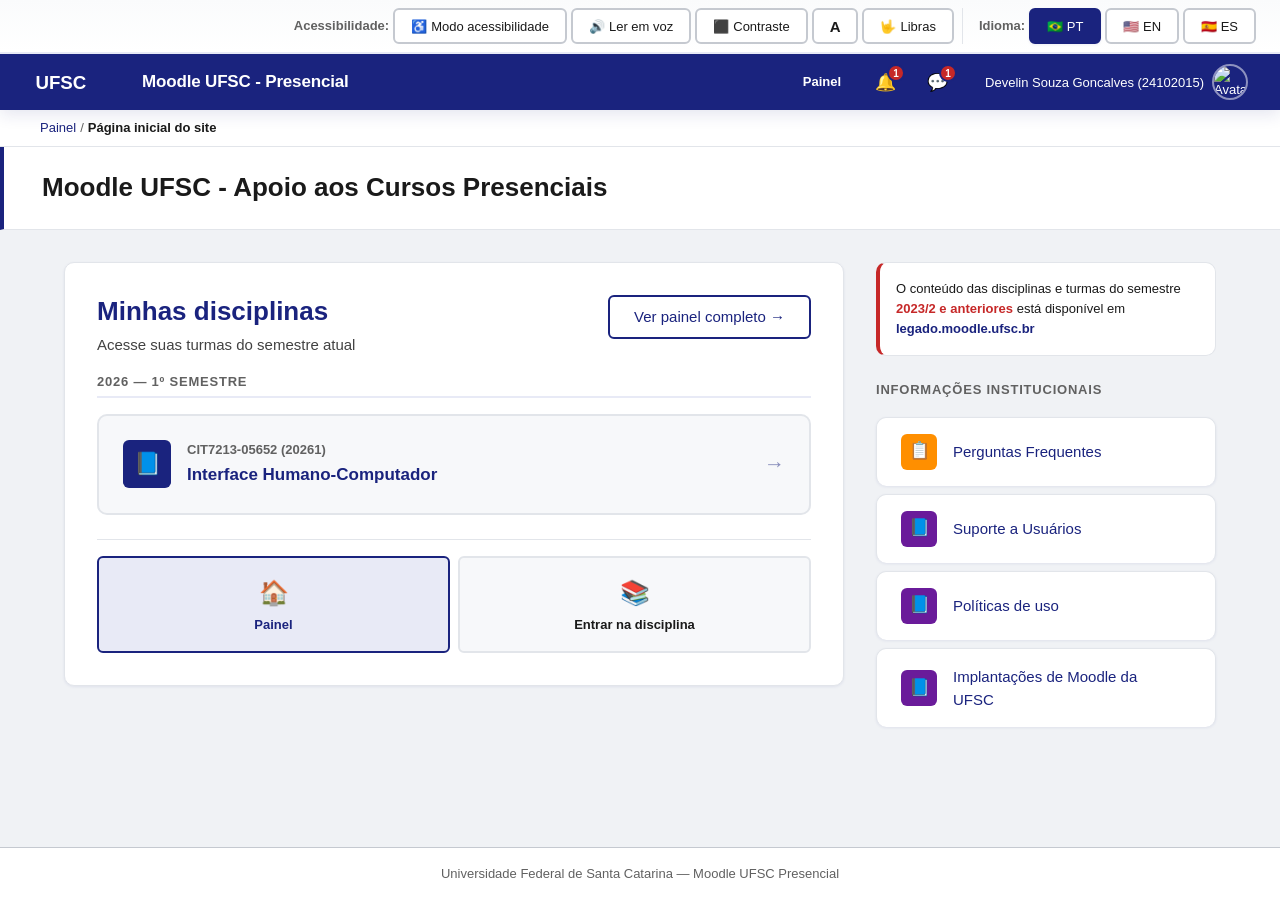
==== commit 963f9471: "funcionalidades" ====
--- a/index.html
+++ b/index.html
@@ -121,28 +121,28 @@
         <nav aria-label="Links institucionais">
           <ul class="index-links">
             <li>
-              <a href="#" class="activity-item demo-link" data-i18n-key="index.faq">
+              <a href="info.html#faq" class="activity-item">
                 <span class="activity-item__icon activity-item__icon--forum" aria-hidden="true">📋</span>
                 <span class="activity-item__name" data-i18n="index.faq">Perguntas Frequentes</span>
                 <span class="activity-item__chevron" aria-hidden="true">→</span>
               </a>
             </li>
             <li>
-              <a href="#" class="activity-item demo-link" data-i18n-key="index.support">
+              <a href="info.html#suporte" class="activity-item">
                 <span class="activity-item__icon activity-item__icon--page" aria-hidden="true">📘</span>
                 <span class="activity-item__name" data-i18n="index.support">Suporte a Usuários</span>
                 <span class="activity-item__chevron" aria-hidden="true">→</span>
               </a>
             </li>
             <li>
-              <a href="#" class="activity-item demo-link" data-i18n-key="index.policies">
+              <a href="info.html#politicas" class="activity-item">
                 <span class="activity-item__icon activity-item__icon--page" aria-hidden="true">📘</span>
                 <span class="activity-item__name" data-i18n="index.policies">Políticas de uso</span>
                 <span class="activity-item__chevron" aria-hidden="true">→</span>
               </a>
             </li>
             <li>
-              <a href="#" class="activity-item demo-link" data-i18n-key="index.deploy">
+              <a href="info.html#implantacoes" class="activity-item">
                 <span class="activity-item__icon activity-item__icon--page" aria-hidden="true">📘</span>
                 <span class="activity-item__name" data-i18n="index.deploy">Implantações de Moodle da UFSC</span>
                 <span class="activity-item__chevron" aria-hidden="true">→</span>
--- a/css/components.css
+++ b/css/components.css
@@ -1102,3 +1102,73 @@
   border: 1px solid var(--color-border);
 }
 
+/* --- Página de informações (info.html) --- */
+.info-nav {
+  display: flex;
+  flex-direction: column;
+  gap: var(--space-xs);
+  position: sticky;
+  top: calc(var(--topbar-height) + var(--space-md));
+}
+
+.info-nav__link {
+  display: block;
+  padding: var(--space-sm) var(--space-md);
+  border-radius: var(--radius-md);
+  font-size: var(--font-size-sm);
+  font-weight: 600;
+  color: var(--color-text-secondary);
+  text-decoration: none;
+  border-left: 3px solid transparent;
+  min-height: 36px;
+}
+
+.info-nav__link:hover {
+  background: var(--color-primary-light);
+  color: var(--color-primary);
+  text-decoration: none;
+}
+
+.info-nav__link.is-active {
+  background: var(--color-primary-light);
+  color: var(--color-primary);
+  border-left-color: var(--color-primary);
+}
+
+.info-panel h2 { font-size: var(--font-size-lg); margin-bottom: var(--space-md); color: var(--color-primary); }
+.info-faq dt { font-weight: 700; margin-top: var(--space-md); color: var(--color-text); }
+.info-faq dd { margin-left: 0; margin-top: var(--space-xs); color: var(--color-text-secondary); line-height: var(--line-height); }
+.info-list { list-style: none; margin-top: var(--space-md); }
+.info-list li { padding: var(--space-sm) 0; border-bottom: 1px solid var(--color-border-light); }
+
+/* --- Fórum --- */
+.forum-list { list-style: none; display: flex; flex-direction: column; gap: var(--space-sm); }
+.forum-thread { border: 1px solid var(--color-border-light); border-radius: var(--radius-lg); overflow: hidden; background: var(--color-surface); }
+.forum-thread--new { border-color: var(--color-primary); }
+.forum-thread__summary { padding: var(--space-md) var(--space-lg); cursor: pointer; list-style: none; display: flex; flex-direction: column; gap: var(--space-xs); min-height: var(--touch-target-min); }
+.forum-thread__summary::-webkit-details-marker { display: none; }
+.forum-thread__subject { font-weight: 600; color: var(--color-text); }
+.forum-thread__meta { font-size: var(--font-size-sm); color: var(--color-text-muted); }
+.forum-thread__body { padding: var(--space-md) var(--space-lg) var(--space-lg); line-height: var(--line-height); border-top: 1px solid var(--color-border-light); }
+
+/* --- Quiz --- */
+.quiz-question { border: none; margin-bottom: var(--space-xl); padding: 0; }
+.quiz-question legend { font-weight: 700; font-size: var(--font-size-base); margin-bottom: var(--space-md); color: var(--color-text); }
+.quiz-option { display: flex; align-items: center; gap: var(--space-sm); padding: var(--space-sm) 0; cursor: pointer; min-height: var(--touch-target-min); font-size: var(--font-size-base); }
+.quiz-option input { width: 18px; height: 18px; flex-shrink: 0; }
+
+.participants-table thead th,
+.grades-table thead th { font-weight: 700; color: var(--color-text-secondary); border-bottom: 2px solid var(--color-border-light); padding: var(--space-md); }
+.participants-table td,
+.grades-table td { padding: var(--space-md); border-bottom: 1px solid var(--color-border-light); }
+.participants-table tbody tr:hover,
+.grades-table tbody tr:hover { background: var(--color-surface-alt); }
+
+.notice-item__meta { font-size: var(--font-size-sm); color: var(--color-text-muted); margin-bottom: var(--space-sm); }
+
+.aside-panel__list a.aside-link {
+  display: block;
+  text-decoration: none;
+}
+
+
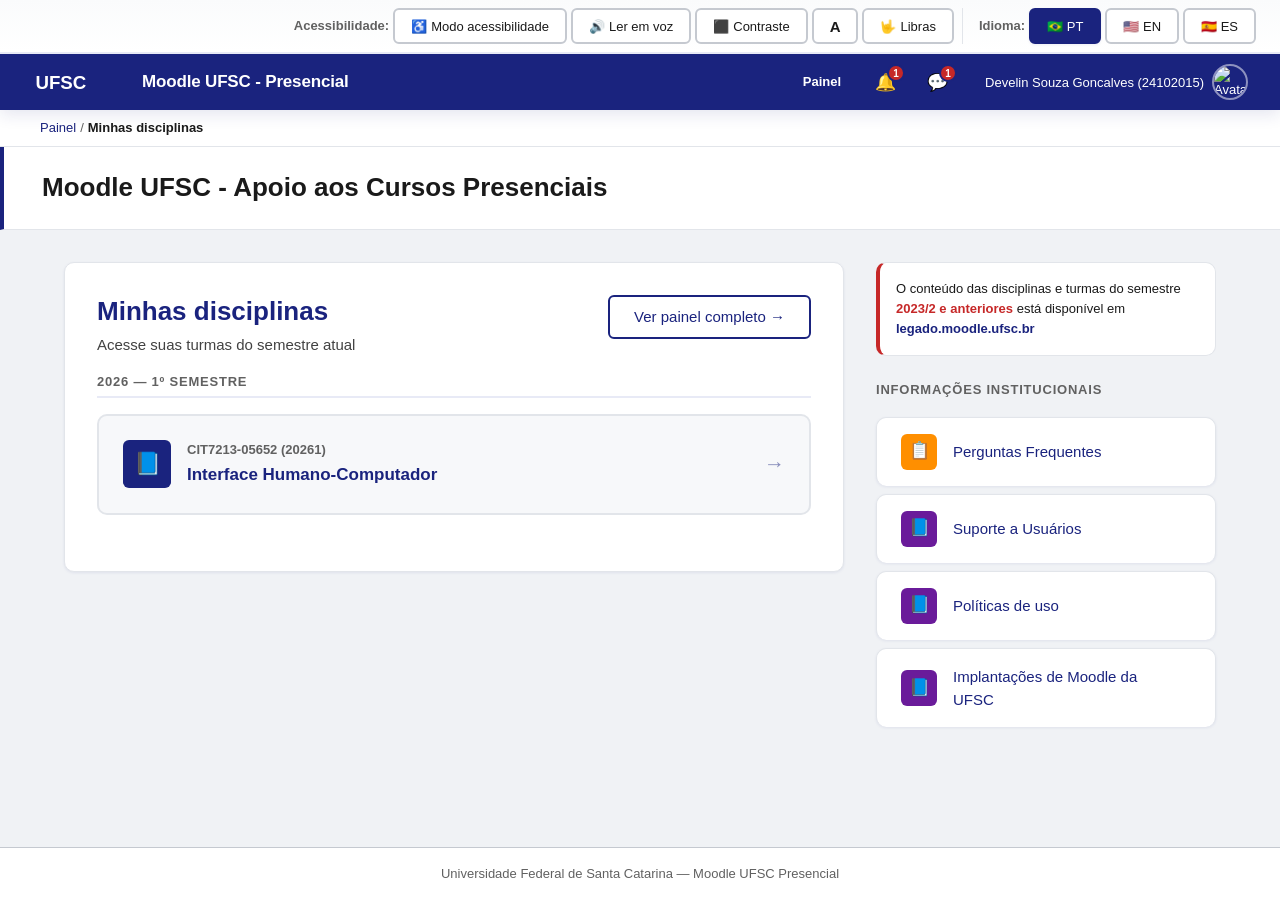
==== commit 3786c6c6: "Padroniza breadcrumbs e remove conteúdo de curso das páginas institucionais" ====
--- a/index.html
+++ b/index.html
@@ -54,7 +54,7 @@
     <ol class="breadcrumb">
       <li><a href="dashboard.html" data-i18n="nav.panel">Painel</a></li>
       <li class="breadcrumb__sep" aria-hidden="true">/</li>
-      <li aria-current="page" data-i18n="nav.home">Página inicial do site</li>
+      <li aria-current="page" data-i18n="index.courses.title">Minhas disciplinas</li>
     </ol>
   </nav>
 
@@ -92,17 +92,6 @@
           </a>
         </li>
       </ul>
-
-      <div class="index-quick-actions">
-        <a href="dashboard.html" class="quick-action-card quick-action-card--primary">
-          <span class="quick-action-card__icon" aria-hidden="true">🏠</span>
-          <span class="quick-action-card__label" data-i18n="nav.panel">Painel do aluno</span>
-        </a>
-        <a href="curso.html" class="quick-action-card">
-          <span class="quick-action-card__icon" aria-hidden="true">📚</span>
-          <span class="quick-action-card__label" data-i18n="index.courses.enter">Entrar na disciplina</span>
-        </a>
-      </div>
     </section>
 
     <!-- Informações complementares -->
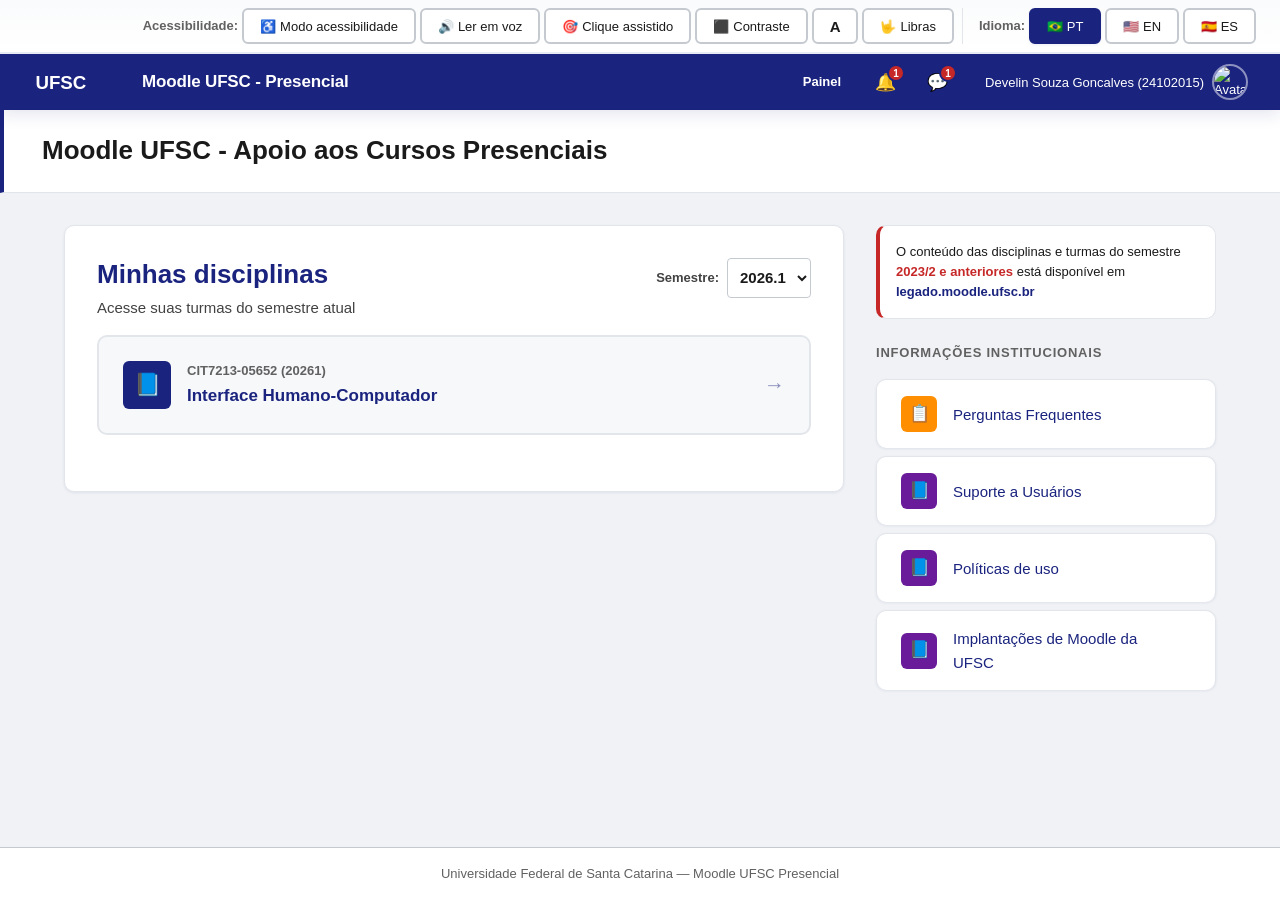
==== commit 0b14c332: "feat: remove dashboard, ajusta index e links de leitura - Remove dashboard.html e reaponta referenci" ====
--- a/index.html
+++ b/index.html
@@ -35,7 +35,7 @@
     </a>
     <div class="topbar__spacer"></div>
     <nav class="topbar__actions" data-i18n-aria="nav.user.actions" aria-label="Ações do usuário">
-      <a href="dashboard.html" class="topbar__nav-link" data-i18n="nav.panel">Painel</a>
+      <a href="index.html" class="topbar__nav-link" data-i18n="nav.panel">Painel</a>
       <button class="topbar__icon-btn" id="btn-notifications" data-i18n-aria="nav.notifications" aria-label="Notificações (1 nova)">
         🔔<span class="topbar__badge" aria-hidden="true">1</span>
       </button>
@@ -48,15 +48,6 @@
       </button>
     </nav>
   </header>
-
-  <!-- Breadcrumb -->
-  <nav class="breadcrumb-bar" data-i18n-aria="nav.breadcrumb" aria-label="Localização na página">
-    <ol class="breadcrumb">
-      <li><a href="dashboard.html" data-i18n="nav.panel">Painel</a></li>
-      <li class="breadcrumb__sep" aria-hidden="true">/</li>
-      <li aria-current="page" data-i18n="index.courses.title">Minhas disciplinas</li>
-    </ol>
-  </nav>
 
   <!-- Cabeçalho da página -->
   <div class="page-header" role="region" aria-label="Título da página">
@@ -75,10 +66,13 @@
           <h2 id="index-courses-heading" class="index-primary__title" data-i18n="index.courses.title">Minhas disciplinas</h2>
           <p class="index-primary__hint" data-i18n="index.courses.subtitle">Acesse suas turmas do semestre atual</p>
         </div>
-        <a href="dashboard.html" class="btn btn--secondary" data-i18n="index.courses.panel">Ver painel completo →</a>
+        <div class="index-semester">
+          <label for="semester-select" class="index-semester__label" data-i18n="index.semester.label">Semestre:</label>
+          <select id="semester-select" class="index-semester__select" data-i18n-aria="index.semester.label">
+            <option value="2026.1" selected>2026.1</option>
+          </select>
+        </div>
       </div>
-
-      <p class="index-period-label" data-i18n="index.courses.period">2026 — 1º semestre</p>
 
       <ul class="index-course-grid">
         <li>
--- a/css/base.css
+++ b/css/base.css
@@ -153,6 +153,18 @@
   border-radius: var(--radius-sm);
 }
 
+/* --- Clique assistido (acessibilidade motora) --- */
+/* Realce do alvo clicável mais próximo do cursor (ideia do "bubble cursor").
+   Usa accent (vermelho) + um anel branco fino de separação, para ficar
+   visível em qualquer fundo — inclusive na topbar escura, cujo fundo é igual
+   a --color-primary. Só adiciona outline/box-shadow: não mexe no layout. */
+.a11y-target-focus {
+  outline: 3px solid var(--color-accent) !important;
+  outline-offset: 2px;
+  box-shadow: 0 0 0 2px #fff !important;
+  border-radius: var(--radius-sm);
+}
+
 /* --- Botão "Modo acessibilidade" em destaque --- */
 .a11y-btn--mode {
   font-weight: 700;
--- a/css/layout.css
+++ b/css/layout.css
@@ -505,6 +505,35 @@
   border-bottom: 2px solid var(--color-primary-light);
 }
 
+.index-semester {
+  display: flex;
+  align-items: center;
+  gap: var(--space-sm);
+}
+
+.index-semester__label {
+  font-size: var(--font-size-sm);
+  font-weight: 700;
+  color: var(--color-text-secondary);
+}
+
+.index-semester__select {
+  font-size: var(--font-size-base);
+  font-weight: 600;
+  color: var(--color-text);
+  background-color: var(--color-surface);
+  border: 1px solid var(--color-border);
+  border-radius: var(--radius-sm);
+  padding: var(--space-xs) var(--space-sm);
+  cursor: pointer;
+  min-height: 40px;
+}
+
+.index-semester__select:focus-visible {
+  outline: 2px solid var(--color-primary);
+  outline-offset: 2px;
+}
+
 .index-course-grid {
   display: flex;
   flex-direction: column;
